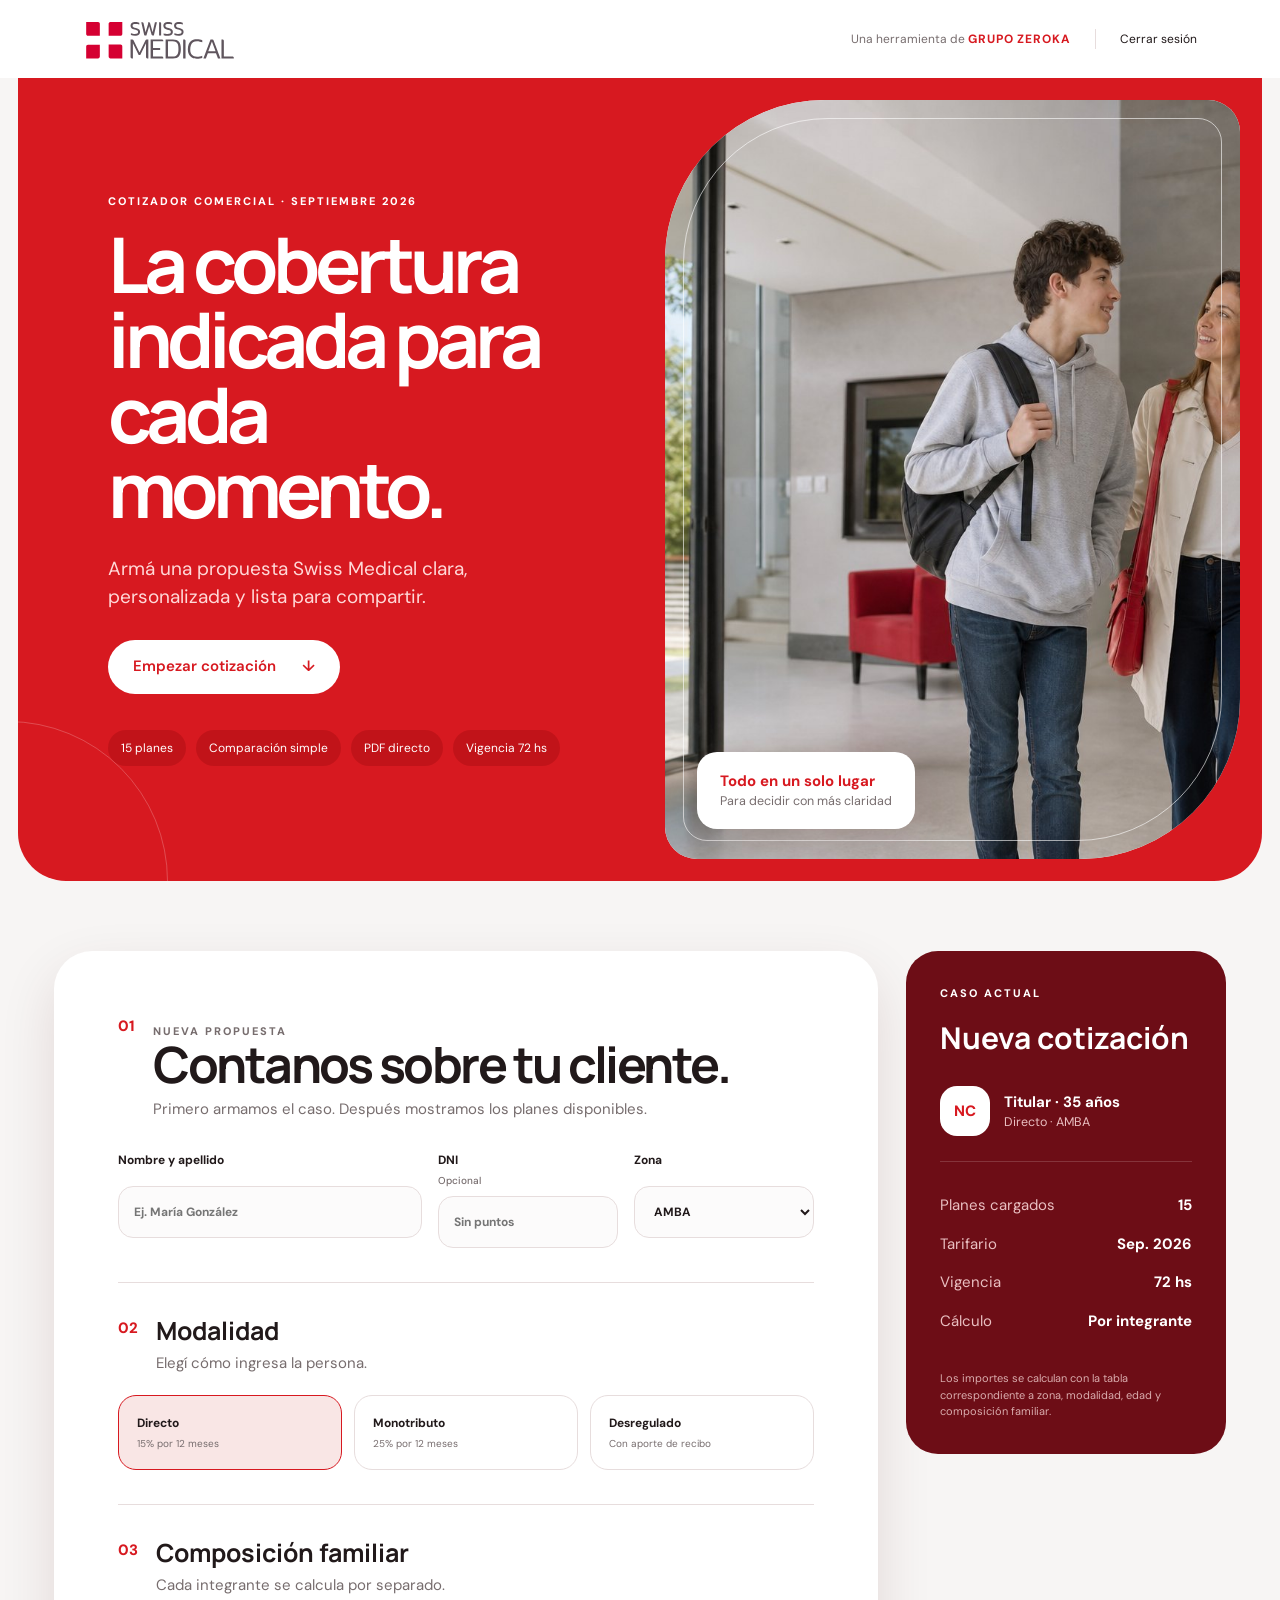
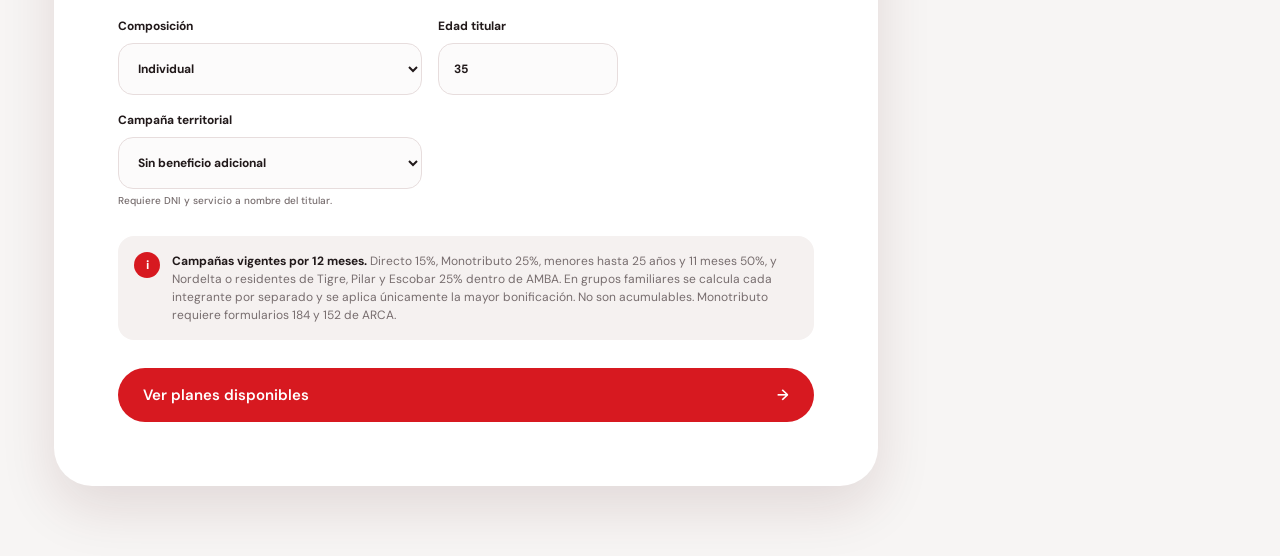
==== index.html @ b64232a5 "Update Swiss commercial campaigns" ====
<!doctype html>
<html lang="es">
<head>
  <meta charset="utf-8">
  <meta name="viewport" content="width=device-width,initial-scale=1">
  <meta name="theme-color" content="#d71920">
  <title>Cotizador Swiss Medical · Grupo Zeroka</title>
  <link rel="stylesheet" href="css/styles.css">
  <link rel="stylesheet" href="css/final-audit.css">
  <link rel="stylesheet" href="css/quote-reference.css">
</head>
<body>
  <header class="site-header">
    <a class="brand brand--official" href="#inicio" aria-label="Swiss Medical Medicina Privada"><img src="assets/images/swiss-medical-logo.svg" alt="" width="166" height="56"></a>
    <div class="header-actions"><span>Una herramienta de <b>GRUPO ZEROKA</b></span><button id="logoutButton" class="link-button">Cerrar sesión</button></div>
  </header>

  <main>
    <section class="hero" id="inicio">
      <div class="hero-copy">
        <p class="eyebrow eyebrow--white">COTIZADOR COMERCIAL · SEPTIEMBRE 2026</p>
        <h1>La cobertura indicada para cada momento.</h1>
        <p>Armá una propuesta Swiss Medical clara, personalizada y lista para compartir.</p>
        <button class="button button--white" data-scroll="#cotizador">Empezar cotización <span>↓</span></button>
        <div class="hero-pills"><span>15 planes</span><span>Comparación simple</span><span>PDF directo</span><span>Vigencia 72 hs</span></div>
      </div>
      <figure class="hero-image"><img src="assets/images/portal-family.jpg" alt="Familia en un hogar luminoso"><figcaption><strong>Todo en un solo lugar</strong><small>Para decidir con más claridad</small></figcaption></figure>
      <div class="hero-orbit" aria-hidden="true"></div>
    </section>

    <section class="quote-layout" id="cotizador">
      <div class="form-card">
        <div class="section-heading"><span>01</span><div><p class="eyebrow">NUEVA PROPUESTA</p><h2>Contanos sobre tu cliente.</h2><p>Primero armamos el caso. Después mostramos los planes disponibles.</p></div></div>
        <form id="quoteForm">
          <div class="field-grid field-grid--3">
            <label>Nombre y apellido<input id="clientName" required placeholder="Ej. María González"></label>
            <label>DNI <small class="field-help">Opcional</small><input id="clientDni" inputmode="numeric" placeholder="Sin puntos"></label>
            <label>Zona<select id="zone"><option>AMBA</option><option>Buenos Aires Interior / Santa Fe</option><option>Córdoba</option><option>Patagonia / Salta</option><option>Resto del país</option><option>Tierra del Fuego</option></select></label>
          </div>
          <hr>
          <div class="section-heading section-heading--small"><span>02</span><div><h3>Modalidad</h3><p>Elegí cómo ingresa la persona.</p></div></div>
          <div class="choice-row" id="modalityChoices">
            <label class="choice active"><input type="radio" name="modality" value="Directo" checked><b>Directo</b><small>15% por 12 meses</small></label>
            <label class="choice"><input type="radio" name="modality" value="Monotributo"><b>Monotributo</b><small>25% por 12 meses</small></label>
            <label class="choice"><input type="radio" name="modality" value="Relación de dependencia"><b>Desregulado</b><small>Con aporte de recibo</small></label>
          </div>
          <div class="field-grid field-grid--3 conditional-row" id="receiptContributionWrap" hidden>
            <label>Aporte del recibo de sueldo<input id="receiptContribution" type="number" min="0" step="0.01" inputmode="decimal" placeholder="Ej. 20000"><small class="field-help">Se aplica el tope vigente de base de aportes.</small></label>
          </div>
          <hr>
          <div class="section-heading section-heading--small"><span>03</span><div><h3>Composición familiar</h3><p>Cada integrante se calcula por separado.</p></div></div>
          <div class="field-grid field-grid--3">
            <label>Composición<select id="familyType"><option value="individual">Individual</option><option value="partner">Titular + pareja</option><option value="children">Titular + hijo(s)</option><option value="partner_children">Titular + pareja + hijo(s)</option></select></label>
            <label>Edad titular<input id="age" type="number" min="18" value="35" required></label>
            <label id="partnerAgeWrap" hidden>Edad pareja<input id="partnerAge" type="number" min="18" value="35"></label>
          </div>
          <div class="field-grid field-grid--3 conditional-row">
            <label id="childrenWrap" hidden>Cantidad de hijos<input id="children" type="number" min="1" step="1" value="1"></label>
            <label id="specialDiscountWrap">Campaña territorial<select id="specialDiscount"><option value="none">Sin beneficio adicional</option><option value="nordelta_tigre">Nordelta / Tigre / Pilar / Escobar · 25%</option></select><small class="field-help">Requiere DNI y servicio a nombre del titular.</small></label>
          </div>
          <div id="childrenAgesWrap" class="children-ages-wrap" hidden>
            <p class="children-ages-title">Edad de cada hijo</p>
            <div id="childrenAgeFields" class="children-ages"></div>
            <small>Los hijos pueden incorporarse hasta los 25 años. De 22 a 25 años usan tarifa de hijo adicional.</small>
          </div>
          <div class="notice"><span>i</span><p><b>Campañas vigentes por 12 meses.</b> Directo 15%, Monotributo 25%, menores hasta 25 años y 11 meses 50%, y Nordelta o residentes de Tigre, Pilar y Escobar 25% dentro de AMBA. En grupos familiares se calcula cada integrante por separado y se aplica únicamente la mayor bonificación. No son acumulables. Monotributo requiere formularios 184 y 152 de ARCA.</p></div>
          <button class="button button--red button--wide" type="submit"><span>Ver planes disponibles</span><span>→</span></button>
        </form>
      </div>
      <aside class="case-card">
        <p class="eyebrow eyebrow--white">CASO ACTUAL</p><h3 id="caseName">Nueva cotización</h3>
        <div class="case-person"><span id="caseInitials">SM</span><div><b id="caseComposition">Titular · 35 años</b><small id="caseMode">Directo · AMBA</small></div></div>
        <dl><div><dt>Planes cargados</dt><dd>15</dd></div><div><dt>Tarifario</dt><dd>Sep. 2026</dd></div><div><dt>Vigencia</dt><dd>72 hs</dd></div><div><dt>Cálculo</dt><dd>Por integrante</dd></div></dl>
        <p class="case-foot">Los importes se calculan con la tabla correspondiente a zona, modalidad, edad y composición familiar.</p>
      </aside>
    </section>

    <section class="plans-section" id="resultados" hidden>
      <div class="results-head"><div><p class="eyebrow">PROPUESTA PREPARADA</p><h2>Elegí el plan para tu cliente.</h2><p>Solo se muestran los planes disponibles para la zona, modalidad y edades elegidas.</p></div><button class="button button--outline" data-scroll="#cotizador">← Modificar datos</button></div>
      <div class="filters" id="planFilters"></div>
      <div class="plans-grid" id="plansGrid"></div>
    </section>

    <section class="selected-bar" id="selectedBar" hidden>
      <div><p>PLAN SELECCIONADO</p><h2 id="selectedName">SMG20</h2><small>Propuesta visual preparada</small></div>
      <div class="selected-price"><p>VALOR MENSUAL FINAL</p><strong>Elegí un plan</strong><small>Incluye lista, bonificaciones y aportes cuando corresponde</small></div>
      <div class="selected-actions"><button class="button button--ghost" data-scroll="#resultados">Cambiar</button><button class="button button--white" id="openQuote">Ver cotización →</button></div>
    </section>
  </main>

  <dialog id="quoteDialog" class="quote-dialog">
    <div class="dialog-toolbar"><div><b>Vista previa de cotización</b><small>6 páginas base · formato Swiss Medical</small></div><div><button id="printQuote" class="button button--red">Descargar PDF</button><button id="closeQuote" class="icon-button" aria-label="Cerrar">×</button></div></div>
    <div class="quote-pages" id="quotePages"></div>
  </dialog>
  <script src="js/data-demo.js"></script>
  <script src="js/tariff-audit-2026-09.js"></script>
  <script src="js/benefits.js"></script>
  <script src="js/quote-engine.js"></script>
  <script src="assets/vendor/html2canvas.min.js"></script>
  <script src="assets/vendor/jspdf.umd.min.js"></script>
  <script src="assets/vendor/pdf-lib.min.js"></script>
  <script src="js/app.js"></script>
  <script src="js/quote-reference.js"></script>
  <script src="js/pdf-from-preview.js"></script>
</body>
</html>
---- css/styles.css ----
@import url('https://fonts.googleapis.com/css2?family=DM+Sans:wght@400;500;600;700&family=Manrope:wght@500;600;700;800&display=swap');
:root{--red:#d71920;--red-dark:#a50f17;--wine:#6d0d16;--rose:#f9e6e5;--paper:#f7f5f4;--ink:#21191a;--muted:#776d6e;--line:#e7dddd;--white:#fff;--radius:38px;--shadow:0 22px 55px rgba(70,14,20,.12)}
[hidden]{display:none!important}
*{box-sizing:border-box}html{scroll-behavior:smooth}body{margin:0;background:var(--paper);color:var(--ink);font:15px/1.5 'DM Sans',sans-serif}button,input,select{font:inherit}button{cursor:pointer}img{display:block;width:100%}.brand{display:inline-flex;align-items:center;gap:12px;color:var(--red);text-decoration:none}.brand strong{display:block;font:800 20px/1 'Manrope',sans-serif;letter-spacing:-.04em}.brand small{display:block;margin-top:4px;font-size:7px;letter-spacing:.25em}.brand--white{color:#fff}.brand-mark{display:grid;grid-template-columns:repeat(2,14px);gap:3px;transform:rotate(45deg)}.brand-mark i{width:14px;height:14px;border-radius:4px;background:currentColor}.brand--official{flex:0 0 auto;line-height:0}.brand--official img{width:166px;height:56px;object-fit:contain}.site-header{height:78px;padding:0 clamp(24px,6vw,86px);display:flex;align-items:center;justify-content:space-between;background:#fff}.header-actions{display:flex;align-items:center;gap:24px;color:var(--muted);font-size:12px}.header-actions b{color:var(--red);letter-spacing:.08em}.link-button{border:0;border-left:1px solid var(--line);background:none;padding-left:24px;color:var(--ink)}
.hero{position:relative;min-height:720px;margin:0 18px;border-radius:0 0 48px 48px;overflow:hidden;background:var(--red);color:#fff;display:grid;grid-template-columns:52% 48%}.hero-copy{z-index:2;padding:clamp(70px,9vw,120px) clamp(42px,7vw,100px)}.eyebrow{margin:0 0 16px;color:var(--red);font-size:11px;font-weight:800;letter-spacing:.18em}.eyebrow--white{color:#fff}.hero h1{max-width:650px;margin:0;font:700 clamp(48px,6vw,88px)/.98 'Manrope',sans-serif;letter-spacing:-.065em}.hero-copy>p:not(.eyebrow){max-width:560px;margin:28px 0;color:#ffd9d8;font-size:19px}.hero-image{position:relative;margin:22px 22px 22px 0;overflow:hidden;border-radius:160px 32px 160px 32px;background:#fff}.hero-image img{height:100%;object-fit:cover;object-position:60% center}.hero-image:after{content:"";position:absolute;inset:18px;border:1px solid rgba(255,255,255,.6);border-radius:145px 24px 145px 24px}.hero-image figcaption{position:absolute;z-index:2;left:32px;bottom:30px;padding:18px 23px;border-radius:20px;background:#fff;color:var(--ink);box-shadow:var(--shadow)}.hero-image figcaption strong,.hero-image figcaption small{display:block}.hero-image figcaption strong{color:var(--red)}.hero-image figcaption small{color:var(--muted)}.hero-pills{display:flex;flex-wrap:wrap;gap:10px;margin-top:36px}.hero-pills span{padding:9px 13px;border-radius:999px;background:rgba(120,0,0,.22);font-size:12px}.hero-orbit{position:absolute;width:320px;height:320px;border:1px solid rgba(255,255,255,.22);border-radius:50%;left:-170px;bottom:-160px}.button{display:inline-flex;align-items:center;justify-content:space-between;gap:26px;min-height:54px;padding:0 24px;border:1px solid transparent;border-radius:999px;font-weight:600}.button--white{background:#fff;color:var(--red)}.button--red{background:var(--red);color:#fff}.button--dark{background:var(--ink);color:#fff}.button--outline{border-color:var(--line);background:#fff;color:var(--ink)}.button--ghost{border-color:rgba(255,255,255,.4);background:transparent;color:#fff}.button--wide{width:100%}
.quote-layout{display:grid;grid-template-columns:minmax(0,1fr) 320px;gap:28px;max-width:1220px;margin:70px auto;padding:0 24px}.form-card{padding:clamp(30px,5vw,64px);border-radius:var(--radius);background:#fff;box-shadow:var(--shadow)}.section-heading{display:flex;gap:18px;align-items:flex-start;margin-bottom:30px}.section-heading>span{color:var(--red);font-weight:800}.section-heading h2{margin:0;font:700 clamp(30px,4vw,50px)/1.02 'Manrope';letter-spacing:-.05em}.section-heading h3{margin:0;font:700 25px/1.1 'Manrope'}.section-heading p{margin:8px 0 0;color:var(--muted)}.section-heading--small{margin-bottom:20px}.field-grid{display:grid;gap:16px}.field-grid--3{grid-template-columns:1.35fr .8fr .8fr}label{display:grid;gap:8px;font-size:12px;font-weight:700}input,select{width:100%;height:52px;padding:0 15px;border:1px solid var(--line);border-radius:15px;background:#fcfbfb;color:var(--ink);outline:none}input:focus,select:focus{border-color:var(--red);box-shadow:0 0 0 3px var(--rose)}hr{margin:34px 0;border:0;border-top:1px solid var(--line)}.choice-row{display:grid;grid-template-columns:repeat(3,1fr);gap:12px}.choice{position:relative;display:block;padding:18px;border:1px solid var(--line);border-radius:18px}.choice input{position:absolute;opacity:0}.choice b,.choice small{display:block}.choice small{margin-top:4px;color:var(--muted);font-weight:400}.choice.active{border-color:var(--red);background:var(--rose)}.notice{display:flex;gap:12px;margin:28px 0;padding:16px;border-radius:16px;background:#f5f1f0;color:var(--muted);font-size:12px}.notice>span{display:grid;place-items:center;flex:0 0 26px;height:26px;border-radius:50%;background:var(--red);color:#fff;font-weight:800}.notice p{margin:0}.notice b{color:var(--ink)}.case-card{position:sticky;top:24px;align-self:start;padding:34px;border-radius:32px;background:var(--wine);color:#fff}.case-card h3{margin:0 0 28px;font:700 30px 'Manrope'}.case-person{display:flex;align-items:center;gap:14px;padding-bottom:25px;border-bottom:1px solid rgba(255,255,255,.16)}.case-person>span{display:grid;place-items:center;width:50px;height:50px;border-radius:17px;background:#fff;color:var(--red);font-weight:800}.case-person b,.case-person small{display:block}.case-person small{color:#e9bfc1}.case-card dl{margin:24px 0}.case-card dl div{display:flex;justify-content:space-between;padding:8px 0}.case-card dt{color:#e9bfc1}.case-card dd{margin:0;font-weight:700}.case-foot{margin:30px 0 0;color:#d9acad;font-size:11px}
.plans-section{padding:50px max(24px,4vw) 130px;background:#fff}.results-head{display:flex;align-items:end;justify-content:space-between;gap:30px;max-width:1400px;margin:0 auto 36px}.results-head h2{margin:0;font:700 clamp(36px,5vw,65px)/1 'Manrope';letter-spacing:-.055em}.results-head p:not(.eyebrow){color:var(--muted)}.filters{display:flex;flex-wrap:wrap;gap:9px;max-width:1400px;margin:0 auto 24px}.filter{padding:10px 16px;border:1px solid var(--line);border-radius:999px;background:#fff;color:var(--muted)}.filter.active{border-color:var(--red);background:var(--red);color:#fff}.plans-grid{display:grid;grid-template-columns:repeat(4,1fr);gap:18px;max-width:1400px;margin:auto}.plan-card{min-height:330px;padding:28px;border:1px solid var(--line);border-radius:28px;background:#fff;display:flex;flex-direction:column;transition:.2s}.plan-card:hover{transform:translateY(-4px);box-shadow:var(--shadow)}.plan-card.featured{background:var(--red);color:#fff;border-color:var(--red)}.plan-top{display:flex;justify-content:space-between;gap:12px}.plan-card h3{margin:0;font:800 34px 'Manrope';letter-spacing:-.05em}.tag{height:max-content;padding:7px 10px;border-radius:999px;background:var(--rose);color:var(--red);font-size:10px;font-weight:800}.featured .tag{background:#fff;color:var(--red)}.plan-family{color:var(--muted)}.featured .plan-family{color:#ffd1d0}.plan-price{margin:auto 0 22px}.plan-price small,.plan-price strong{display:block}.plan-price small{color:var(--muted)}.featured .plan-price small{color:#ffd1d0}.plan-price strong{font:700 27px 'Manrope'}.plan-card .button{width:100%}.featured .button{background:#fff;color:var(--red)}.selected-bar{position:relative;z-index:8;display:grid;grid-template-columns:1fr 1fr auto;align-items:center;gap:30px;padding:34px max(35px,6vw);background:var(--wine);color:#fff}.selected-bar p{margin:0;color:#dba8aa;font-size:10px}.selected-bar h2{margin:4px 0;font:700 38px 'Manrope'}.selected-bar small{color:#dba8aa}.selected-price strong,.selected-price small{display:block}.selected-price strong{font:700 35px 'Manrope'}.selected-actions{display:flex;gap:10px}
.quote-dialog{width:min(1200px,96vw);height:95vh;padding:0;border:0;border-radius:26px;background:#eae4e3;box-shadow:0 30px 90px rgba(0,0,0,.35)}.quote-dialog::backdrop{background:rgba(22,8,9,.72)}.dialog-toolbar{position:sticky;top:0;z-index:5;display:flex;align-items:center;justify-content:space-between;gap:20px;padding:14px 20px;background:#fff;border-bottom:1px solid var(--line)}.dialog-toolbar b,.dialog-toolbar small{display:block}.dialog-toolbar small{color:var(--muted)}.dialog-toolbar>div:last-child{display:flex;gap:10px}.icon-button{width:52px;border:0;border-radius:999px;background:var(--paper);font-size:26px}.quote-pages{padding:30px}.quote-page{position:relative;width:794px;min-height:1123px;margin:0 auto 28px;overflow:hidden;background:#fff;box-shadow:0 12px 34px rgba(41,18,20,.12);page-break-after:always}.quote-cover{background:var(--red);color:#fff}.quote-logo{position:absolute;left:58px;top:52px}.quote-cover-copy{position:absolute;left:58px;top:230px;width:620px}.quote-cover h1{margin:0;font:700 66px/.97 'Manrope';letter-spacing:-.06em}.quote-cover p{font-size:20px;color:#ffd4d3}.cover-card{position:absolute;left:58px;right:58px;bottom:76px;padding:30px;border-radius:28px;background:#fff;color:var(--ink);display:grid;grid-template-columns:1fr 1fr}.cover-card small,.cover-card strong{display:block}.cover-card strong{font:700 30px 'Manrope'}.cover-card>div:last-child{padding-left:28px;border-left:1px solid var(--line)}.quote-circle{position:absolute;width:360px;height:360px;right:-110px;top:-130px;border-radius:50%;background:#fff;opacity:.13}.quote-content{padding:58px}.quote-content h2{margin:20px 0 35px;font:700 50px/1 'Manrope';letter-spacing:-.05em}.quote-metrics{display:grid;grid-template-columns:1fr 1fr;gap:16px}.metric{padding:25px;border-radius:24px;background:var(--rose)}.metric strong{display:block;color:var(--red);font:800 35px 'Manrope'}.coverage-list{border-top:1px solid var(--line)}.coverage-row{display:grid;grid-template-columns:1fr 150px;gap:20px;padding:17px 0;border-bottom:1px solid var(--line)}.coverage-row span:last-child{color:var(--red);font-weight:700}.quote-footer{position:absolute;left:58px;right:58px;bottom:35px;display:flex;justify-content:space-between;color:var(--muted);font-size:10px}.quote-close{display:grid;place-items:center;background:var(--wine);color:#fff;text-align:center}.quote-close .brand{color:#fff;transform:scale(1.5);margin-bottom:55px}.quote-close h2{max-width:600px;margin:0;font:700 62px/1 'Manrope';letter-spacing:-.06em}.quote-close p{font-size:19px;color:#edc5c7}.close-shape{position:absolute;width:360px;height:360px;border-radius:45% 55% 60% 40%;background:var(--red)}.close-shape.one{left:-220px;top:-140px}.close-shape.two{right:-220px;bottom:-170px}
.login-page{min-height:100vh;display:grid;place-items:center;padding:104px 24px 24px;background:#eee8e7}.login-shell{position:relative;width:min(1220px,100%);min-height:720px;display:grid;grid-template-columns:38% 28% 34%;border-radius:44px;background:var(--red);box-shadow:var(--shadow)}.login-brand{display:flex;flex-direction:column;padding:48px;color:#fff}.brand--login{position:absolute;top:-80px;left:48px;padding:0;background:transparent}.login-copy{margin:auto 0}.login-copy h1{margin:0;font:700 52px/1 'Manrope';letter-spacing:-.055em}.login-copy>p:last-child{color:#ffd3d2;font-size:17px}.zeroka{margin:0;color:#ffc2c1;font-size:10px;letter-spacing:.08em}.login-photo{position:relative;margin:24px 0;overflow:hidden;border-radius:140px 26px 140px 26px}.login-photo img{height:100%;object-fit:cover;object-position:63% center}.login-photo figcaption{position:absolute;bottom:20px;left:20px;padding:12px 15px;border-radius:999px;background:#fff;color:var(--red);font-size:11px;font-weight:700}.login-card{align-self:center;margin:35px;padding:40px;border-radius:32px;background:#fff}.login-card h2{margin:0;font:700 37px 'Manrope';letter-spacing:-.04em}.muted{color:var(--muted)}.login-card form{display:grid;gap:18px;margin-top:28px}.password-wrap{position:relative}.password-wrap button{position:absolute;right:8px;top:8px;height:36px;padding:0 13px;border:0;border-radius:12px;background:var(--rose);color:var(--red);font-weight:700}.form-error{min-height:18px;margin:0;color:var(--red);font-size:12px}.login-note{text-align:center;color:var(--muted);font-size:10px}
@media(max-width:1000px){.hero{grid-template-columns:1fr;min-height:auto}.hero-image{height:520px;margin:0 22px 22px}.quote-layout{grid-template-columns:1fr}.case-card{position:static}.plans-grid{grid-template-columns:repeat(2,1fr)}.login-shell{grid-template-columns:1fr 1fr}.login-photo{display:none}.login-card{margin:30px}.selected-bar{grid-template-columns:1fr 1fr}.selected-actions{grid-column:1/-1}}
@media(max-width:680px){.site-header{height:68px;padding:0 18px}.site-header .brand--official img{width:145px;height:auto}.header-actions>span{display:none}.hero{margin:0;border-radius:0 0 32px 32px}.hero-copy{padding:58px 24px 30px}.hero h1{font-size:48px}.hero-copy>p:not(.eyebrow){font-size:16px}.hero-image{height:360px;margin:0 12px 12px;border-radius:90px 20px 90px 20px}.quote-layout{margin:35px auto;padding:0 12px}.form-card{padding:28px 20px}.field-grid--3,.choice-row{grid-template-columns:1fr}.results-head{display:block}.results-head .button{margin-top:18px}.plans-grid{grid-template-columns:1fr}.selected-bar{grid-template-columns:1fr;padding:28px 22px}.selected-actions{grid-column:auto}.quote-dialog{width:100vw;height:100vh;border-radius:0}.quote-pages{padding:12px;overflow:auto}.quote-page{transform-origin:top left;transform:scale(.43);margin-bottom:-620px}.dialog-toolbar{align-items:flex-start}.dialog-toolbar small{display:none}.login-page{padding:78px 0 0;background:#fff}.login-shell{min-height:calc(100vh - 78px);grid-template-columns:1fr;border-radius:0}.login-brand{min-height:430px;padding:32px}.brand--login{top:-67px;left:24px}.brand--login img{width:145px;height:auto}.login-copy h1{font-size:46px}.login-card{margin:-45px 18px 28px;z-index:2;padding:28px}.login-copy{margin:65px 0}.hero-pills{margin-bottom:8px}}
@media print{body>*:not(.quote-dialog){display:none!important}.quote-dialog{display:block!important;position:static;width:auto!important;height:auto!important;max-height:none!important;overflow:visible!important;background:#fff}.dialog-toolbar{display:none}.quote-pages{padding:0!important;overflow:visible!important}.quote-page{margin:0;box-shadow:none;break-after:page;page-break-after:always}@page{size:A4;margin:0}}

/* Páginas internas de la cotización: composición editorial y lectura comercial. */
.quote-network{background:#fbf7f6}.quote-network:before{content:"";position:absolute;left:-235px;bottom:112px;width:480px;height:480px;border-radius:50%;background:var(--rose);opacity:.85}.network-photo{position:absolute;z-index:1;top:0;right:0;width:43%;height:55%;overflow:hidden;border-radius:0 0 0 120px}.network-photo:after{content:"";position:absolute;inset:18px;border:1px solid rgba(255,255,255,.7);border-radius:0 0 0 100px}.network-photo img{height:100%;object-fit:cover;object-position:70% center}.network-copy{position:relative;z-index:1;width:66%;padding:74px 0 0 58px}.network-copy h2{max-width:455px;margin:15px 0 18px;font:700 52px/.98 'Manrope';letter-spacing:-.06em}.network-copy>p:not(.eyebrow){max-width:400px;margin:0;color:var(--muted);font-size:16px}.quote-metrics--editorial{margin-top:42px;max-width:500px;gap:12px}.quote-metrics--editorial .metric{min-height:110px;padding:18px;background:#fff;box-shadow:0 10px 25px rgba(71,30,33,.07)}.quote-metrics--editorial .metric strong{font-size:31px}.network-note{position:absolute;z-index:2;left:58px;right:58px;bottom:83px;display:flex;align-items:center;gap:20px;padding:21px 24px;border-radius:20px;background:var(--wine);color:#fff}.network-note b{font:700 16px 'Manrope'}.network-note span{padding-left:20px;border-left:1px solid rgba(255,255,255,.3);color:#f0cfd1;font-size:12px}.quote-benefits{display:grid;grid-template-columns:30% 70%;background:#fff}.benefits-aside{position:relative;display:flex;flex-direction:column;padding:61px 32px;background:var(--wine);color:#fff;overflow:hidden}.benefits-aside>p{margin:0;color:#efbfc1;font-size:10px;letter-spacing:.14em}.benefits-aside>strong{margin:10px 0;font:800 48px/.9 'Manrope';letter-spacing:-.06em}.benefits-aside>span{color:#f1cacc;font-size:14px}.benefits-aside-mark{position:absolute;right:-40px;top:245px;color:rgba(255,255,255,.1);font:800 170px/1 'Manrope';letter-spacing:-.1em}.benefits-aside small{position:relative;z-index:1;margin-top:auto;color:#e4b8bb;font-size:11px}.benefits-main{padding:61px 48px}.benefits-main h2{margin:13px 0;font:700 45px/1 'Manrope';letter-spacing:-.055em}.benefits-intro{max-width:470px;margin:0 0 28px;color:var(--muted);font-size:14px}.benefit-grid{display:grid;grid-template-columns:1fr 1fr;gap:12px}.benefit-grid article{min-height:142px;padding:18px;border:1px solid var(--line);border-radius:19px;background:#fff}.benefit-grid article span{color:var(--red);font-size:11px;font-weight:800}.benefit-grid h3{margin:12px 0 5px;font:700 18px 'Manrope';letter-spacing:-.04em}.benefit-grid p{margin:0;color:var(--muted);font-size:12px;line-height:1.4}.benefits-callout{display:flex;gap:11px;margin-top:22px;padding:16px;border-radius:16px;background:var(--rose);font-size:11px}.benefits-callout>span{display:grid;place-items:center;flex:0 0 23px;height:23px;border-radius:50%;background:var(--red);color:#fff;font-weight:800}.benefits-callout p{margin:0;color:#6d5153}.benefits-callout b{color:var(--ink)}
---- css/final-audit.css ----
.field-help{display:block;color:var(--muted);font-size:10px;font-weight:500;margin-top:-4px}.conditional-row{margin-top:16px}.children-ages-wrap{margin-top:18px;padding:18px;border:1px solid var(--line);border-radius:18px;background:#fcfbfb}.children-ages-title{margin:0 0 12px;font-weight:800}.children-ages{display:grid;grid-template-columns:repeat(4,minmax(0,1fr));gap:12px}.children-ages-wrap>small{display:block;margin-top:10px;color:var(--muted)}
.quote-validity{font-size:13px!important;color:#fff!important;opacity:.85}.coverage-row--aporte{background:#fff7f6;padding-left:10px;padding-right:10px;border-radius:12px}.technical-page-inner{padding:58px}.quote-technical h2{margin:0 0 10px;font:700 54px/1 'Manrope';letter-spacing:-.05em}.technical-intro{max-width:650px;color:var(--muted);font-size:15px}.technical-head{display:flex;flex-wrap:wrap;gap:8px;margin:26px 0}.technical-head span{padding:8px 12px;border-radius:999px;background:var(--rose);color:var(--red);font-size:11px;font-weight:800}.technical-grid{display:grid;grid-template-columns:1fr 1fr;gap:12px}.technical-grid article{min-height:104px;padding:16px;border:1px solid var(--line);border-radius:18px;background:#fff}.technical-grid article b{display:block;color:var(--red);font-size:10px;letter-spacing:.12em}.technical-grid article p{margin:8px 0 0;font-size:12px;line-height:1.45}.plan-card{min-height:340px}.plan-price small:last-child{min-height:38px}.plan-card.featured{background:#fff;color:inherit;border-color:var(--line)}.featured .plan-family,.featured .plan-price small{color:var(--muted)}.featured .tag{background:var(--rose);color:var(--red)}.featured .button{background:var(--red);color:#fff}

/* Ajustes visuales de la propuesta exportada: menos zoom en la foto editorial y cierre más aireado. */
.quote-network .network-photo{background:#f4eeed;overflow:hidden}
.quote-network .network-photo img{transform:scale(.88);transform-origin:center center;object-position:58% center;border-radius:26px}
.quote-close .brand{margin-bottom:76px}
.quote-close h2{max-width:640px;margin:0 0 30px;font-size:58px;line-height:1.08;letter-spacing:-.055em}
.quote-close p{max-width:620px;margin:0 0 26px;font-size:18px;line-height:1.55}
.quote-close small{display:block;max-width:620px;margin:0 auto;line-height:1.65}

@media(max-width:1000px){.children-ages{grid-template-columns:repeat(2,minmax(0,1fr))}.technical-grid{grid-template-columns:1fr}}
@media(max-width:680px){.children-ages{grid-template-columns:1fr}.field-grid--3{grid-template-columns:1fr}.choice-row{grid-template-columns:1fr}.technical-page-inner{padding:34px}.quote-technical h2{font-size:40px}}
---- css/quote-reference.css ----
.quote-page.ref-page{width:794px;height:1123px;min-height:1123px;box-sizing:border-box;position:relative;overflow:hidden;background:#fff;font-family:Arial,Helvetica,sans-serif;color:#443c43}.ref-page *{box-sizing:border-box}.ref-pattern{position:absolute;inset:0;background:#c71e20;background-image:radial-gradient(circle at 8% 12%,#e5221c 0 12%,transparent 12.2%),radial-gradient(circle at 87% 11%,#9f1d23 0 15%,transparent 15.2%),radial-gradient(circle at 21% 43%,#e5221c 0 13%,transparent 13.2%),radial-gradient(circle at 96% 50%,#a51a20 0 16%,transparent 16.2%),radial-gradient(circle at 74% 77%,#e5221c 0 16%,transparent 16.2%),radial-gradient(circle at 13% 88%,#a51a20 0 17%,transparent 17.2%),linear-gradient(90deg,rgba(108,20,24,.22) 0 12%,transparent 12% 26%,rgba(108,20,24,.18) 26% 40%,transparent 40% 58%,rgba(108,20,24,.16) 58% 70%,transparent 70% 84%,rgba(108,20,24,.16) 84%)}
.ref-brand{display:flex;align-items:center;gap:12px;color:#5e555b}.ref-brand--white{color:#fff}.ref-brand-mark{display:grid;grid-template-columns:repeat(2,24px);grid-template-rows:repeat(2,24px);gap:6px}.ref-brand-mark i{display:block;background:#e0003b}.ref-brand--white .ref-brand-mark i{background:#fff}.ref-brand-copy{display:flex;flex-direction:column;line-height:.82}.ref-brand-copy strong{font-size:31px;font-weight:400;letter-spacing:-1.4px}.ref-brand-copy strong+strong{font-size:34px}
.ref-cover-panel{position:absolute;left:37px;right:40px;top:40px;bottom:42px;background:#ef1d17;border-radius:0 0 170px 0;padding:145px 67px 70px;color:#fff}.ref-cover-copy h1{margin:0;font-size:74px;line-height:.955;letter-spacing:-3.2px;font-weight:700}.ref-cover-copy h2{margin:39px 0 0;font-size:31px;line-height:1.08;letter-spacing:-.8px;font-weight:700}.ref-cover-logo{position:absolute;left:67px;bottom:125px}.ref-cover-logo .ref-brand-mark{grid-template-columns:repeat(2,20px);grid-template-rows:repeat(2,20px);gap:5px}.ref-cover-logo .ref-brand-copy strong{font-size:25px}.ref-cover-logo .ref-brand-copy strong+strong{font-size:28px}
.ref-network--image{background:#b3a3a0;padding:0}.ref-network--image img{width:100%;height:100%;object-fit:fill;display:block}.ref-intro-original{background:#fff}.ref-intro-original img{display:block;width:100%;height:100%;object-fit:contain;object-position:center}
.ref-summary{background:#c61e1f}.ref-summary-svg{display:block;width:100%;height:100%}.ref-summary-panel{position:absolute;left:58px;right:58px;top:39px;bottom:39px;background:#efe0df;border-radius:0 0 86px 0;padding:152px 60px 128px}.ref-summary-title{position:absolute;left:0;top:0;width:530px;height:110px;padding:0 80px;background:#d5221d;border-radius:0 0 38px 0;color:#fff;display:flex;align-items:center;gap:8px;font-size:30px;letter-spacing:.1px}.ref-summary-title span{font-weight:400}.ref-summary-title b{font-size:31px}.ref-summary-plan{text-align:center;height:118px;display:flex;flex-direction:column;justify-content:center}.ref-summary-plan span{display:block;font-size:20px;line-height:1;letter-spacing:.3px}.ref-summary-plan strong{display:block;margin-top:3px;font-size:56px;line-height:.9;color:#403940;font-weight:700}.ref-summary-table{width:100%;border:1px solid rgba(91,75,78,.18);border-bottom:0}.ref-summary-pair{margin:0}.ref-summary-pair>b{height:31px;display:flex;align-items:center;justify-content:center;background:#c4b4b1;text-align:center;padding:0 12px;font-size:24px;line-height:1;font-weight:700}.ref-summary-pair>span{height:34px;display:flex;flex-direction:column;align-items:center;justify-content:center;text-align:center;padding:0 12px;font-size:25px;line-height:1;font-weight:400;background:#efe0df}.ref-summary-pair--promo>span{height:45px}.ref-summary-pair small{display:block;font-size:11px;line-height:1.05;margin-top:2px;font-weight:400}.ref-summary-total{text-align:center;border-bottom:1px solid rgba(91,75,78,.18)}.ref-summary-total b{height:37px;display:flex;align-items:center;justify-content:center;background:#ef2118;color:#fff;padding:0;font-size:25px;line-height:1;font-weight:700}.ref-summary-total strong{height:48px;display:flex;align-items:center;justify-content:center;padding:0;font-size:31px;line-height:1;background:#efe0df}.ref-summary-note{position:absolute;left:60px;right:60px;bottom:78px;margin:0;font-size:11.5px;line-height:1.18;color:#50484d}.ref-summary-logo{position:absolute;left:0;right:0;bottom:24px;display:flex;justify-content:center}.ref-summary-logo .ref-brand-mark{grid-template-columns:repeat(2,17px);grid-template-rows:repeat(2,17px);gap:4px}.ref-summary-logo .ref-brand-copy strong{font-size:22px}.ref-summary-logo .ref-brand-copy strong+strong{font-size:25px}
.ref-family-detail{background:#efe0df;padding:54px 46px 64px}.ref-family-head{display:flex;align-items:end;justify-content:space-between;border-bottom:5px solid #e1251c;padding-bottom:14px;margin-bottom:18px}.ref-family-head span{font-size:31px;font-weight:700}.ref-family-head b{font-size:30px;color:#c62320}.ref-family-table-head,.ref-family-row{display:grid;grid-template-columns:1.4fr 1fr 1.25fr 1fr}.ref-family-table-head{background:#e1251c;color:#fff;font-size:14px;font-weight:700}.ref-family-table-head span{padding:11px 12px;border-right:1px solid rgba(255,255,255,.55)}.ref-family-row{min-height:70px;background:#fff;border-bottom:1px solid #ddd0ce;align-items:center}.ref-family-row>span,.ref-family-row>strong{padding:10px 12px;font-size:14px}.ref-family-row>span:not(:first-child),.ref-family-row>strong{text-align:right}.ref-family-row b,.ref-family-row small{display:block}.ref-family-row b{font-size:15px}.ref-family-row small{margin-top:3px;color:#776d6e}.ref-family-row strong{color:#c62320}.ref-family-aporte,.ref-family-total{display:flex;justify-content:space-between;align-items:center;padding:14px 16px}.ref-family-aporte{background:#f8efee;margin-top:14px}.ref-family-total{background:#e1251c;color:#fff;margin-top:8px}.ref-family-total strong{font-size:24px}.ref-family-foot{position:absolute;left:46px;bottom:30px;font-size:11px;color:#776d6e}
.ref-technical{background:#fff;padding:48px 28px 76px;color:#3f3a3d}.ref-tech-head{font-size:18px;font-weight:700;margin-bottom:12px}.ref-tech-table-head{display:grid;grid-template-columns:1fr 190px;background:#e1251c;color:#fff;font-size:15px;font-weight:700}.ref-tech-table-head span{padding:10px 14px;border-right:2px solid #fff}.ref-tech-table{font-size:12px;border-left:1px solid #e4e4e4;border-right:1px solid #e4e4e4}.ref-tech-group h3{margin:0;background:#d8d8d8;padding:8px 10px;font-size:12.5px;font-weight:700}.ref-tech-row{display:grid;grid-template-columns:1fr 180px;gap:12px;min-height:48px;padding:9px 10px;align-items:center;line-height:1.24;border-bottom:1px solid #ededed}.ref-tech-row span{padding-right:8px}.ref-tech-row b{font-weight:400;text-align:right;color:#666}.ref-tech-notes{position:absolute;left:28px;right:28px;bottom:44px;font-size:10px;line-height:1.35;color:#595257;border-top:1px solid #ddd;padding-top:8px}.ref-tech-footer{position:absolute;bottom:18px;right:28px;font-size:10px;color:#7c7378}
@media(max-width:860px){.quote-pages{overflow-x:auto}.quote-page.ref-page{width:794px;height:1123px;min-height:1123px}}
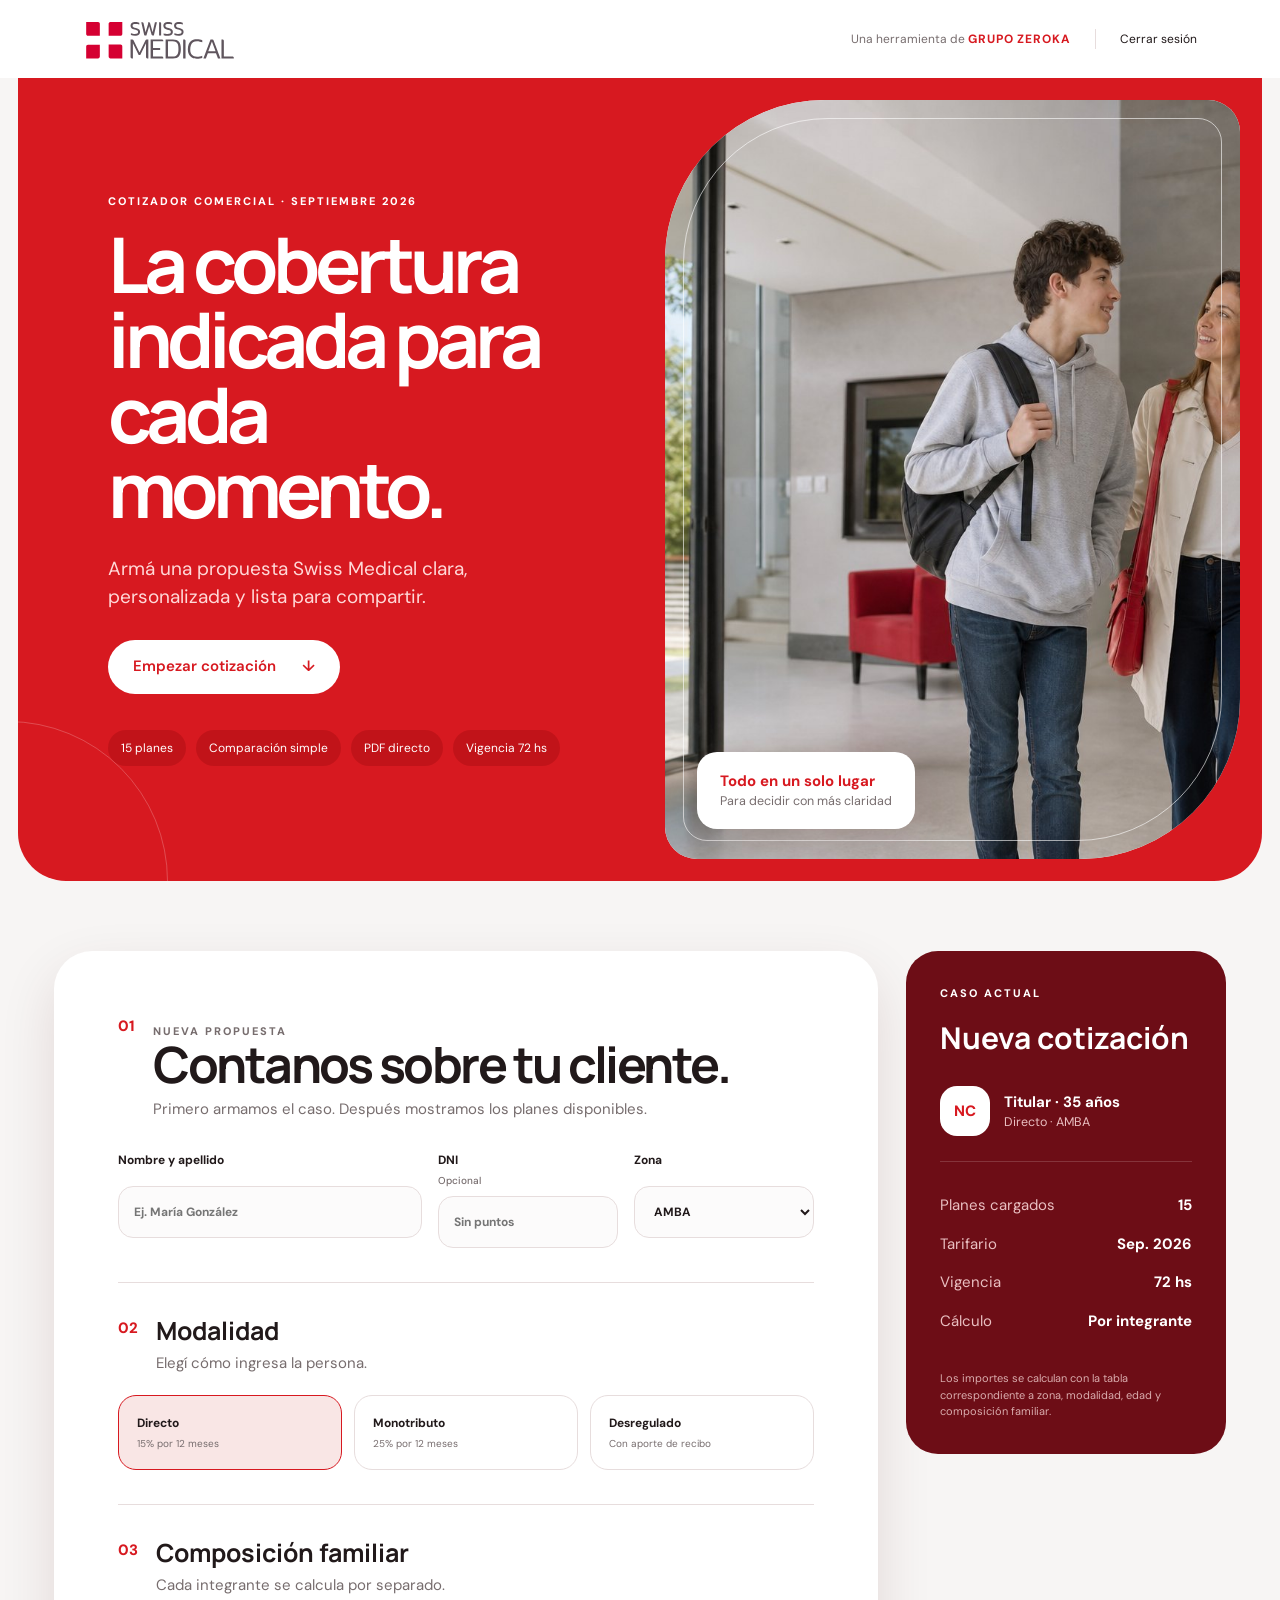
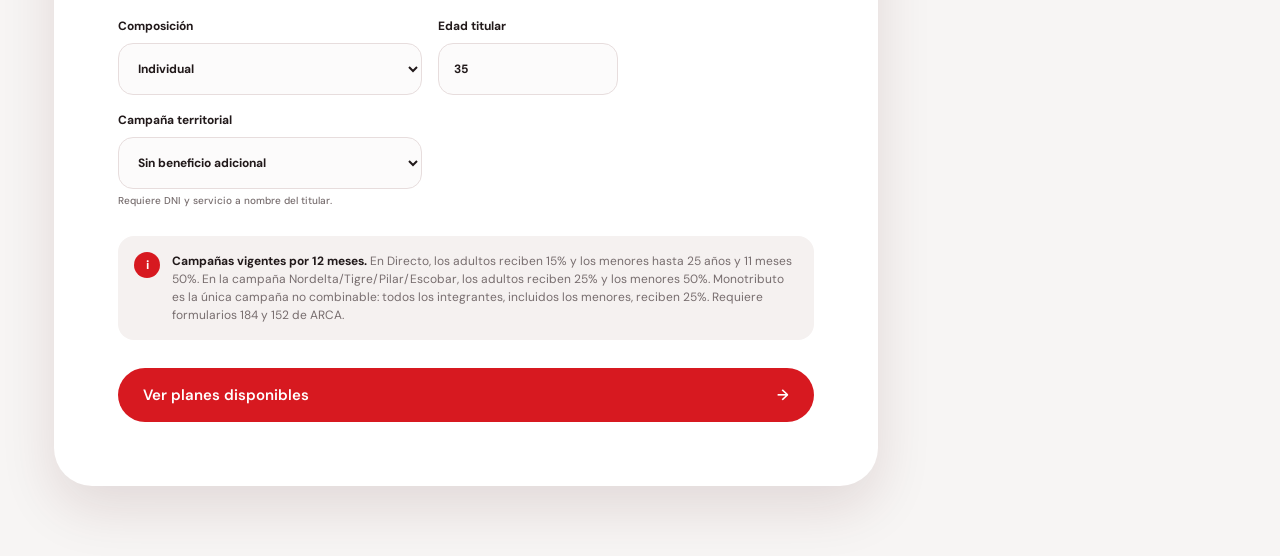
==== commit 24b9be72: "Fix Monotributo family discount rule" ====
--- a/index.html
+++ b/index.html
@@ -63,7 +63,7 @@
             <div id="childrenAgeFields" class="children-ages"></div>
             <small>Los hijos pueden incorporarse hasta los 25 años. De 22 a 25 años usan tarifa de hijo adicional.</small>
           </div>
-          <div class="notice"><span>i</span><p><b>Campañas vigentes por 12 meses.</b> Directo 15%, Monotributo 25%, menores hasta 25 años y 11 meses 50%, y Nordelta o residentes de Tigre, Pilar y Escobar 25% dentro de AMBA. En grupos familiares se calcula cada integrante por separado y se aplica únicamente la mayor bonificación. No son acumulables. Monotributo requiere formularios 184 y 152 de ARCA.</p></div>
+          <div class="notice"><span>i</span><p><b>Campañas vigentes por 12 meses.</b> En Directo, los adultos reciben 15% y los menores hasta 25 años y 11 meses 50%. En la campaña Nordelta/Tigre/Pilar/Escobar, los adultos reciben 25% y los menores 50%. Monotributo es la única campaña no combinable: todos los integrantes, incluidos los menores, reciben 25%. Requiere formularios 184 y 152 de ARCA.</p></div>
           <button class="button button--red button--wide" type="submit"><span>Ver planes disponibles</span><span>→</span></button>
         </form>
       </div>
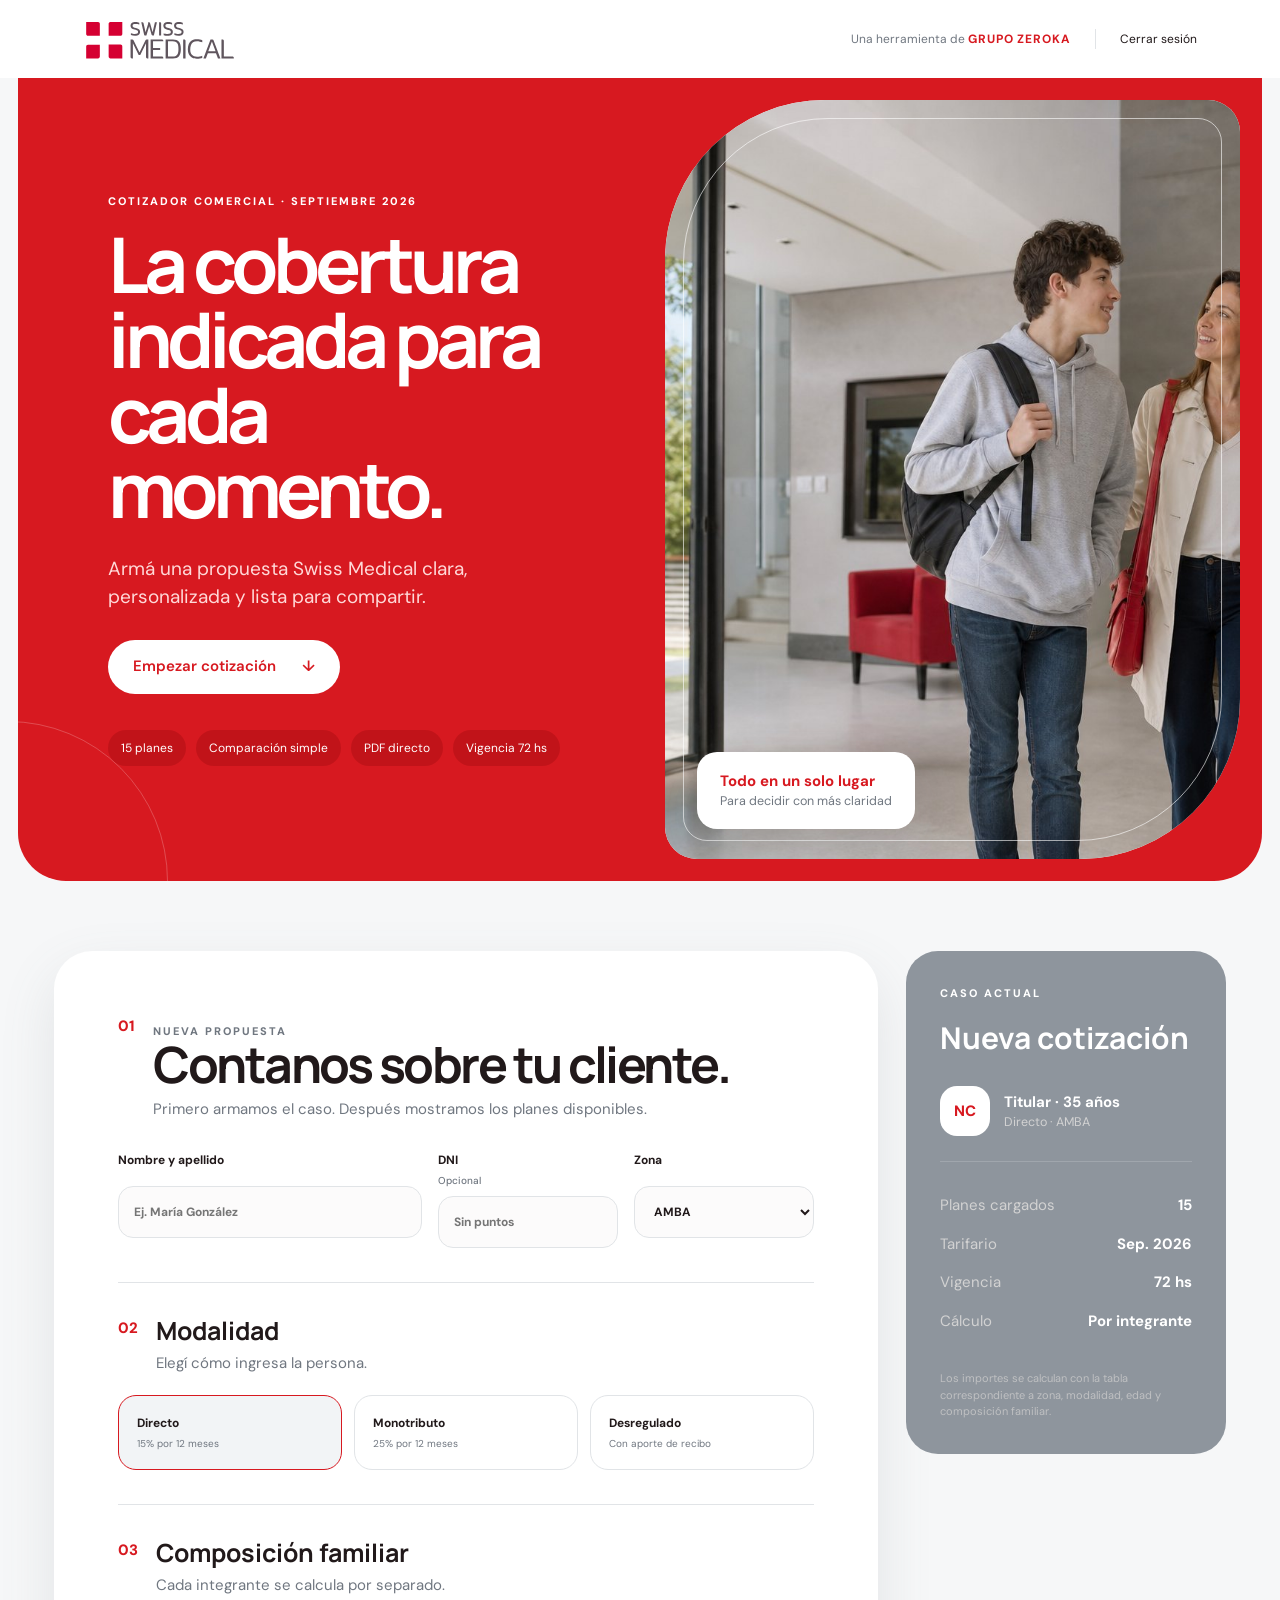
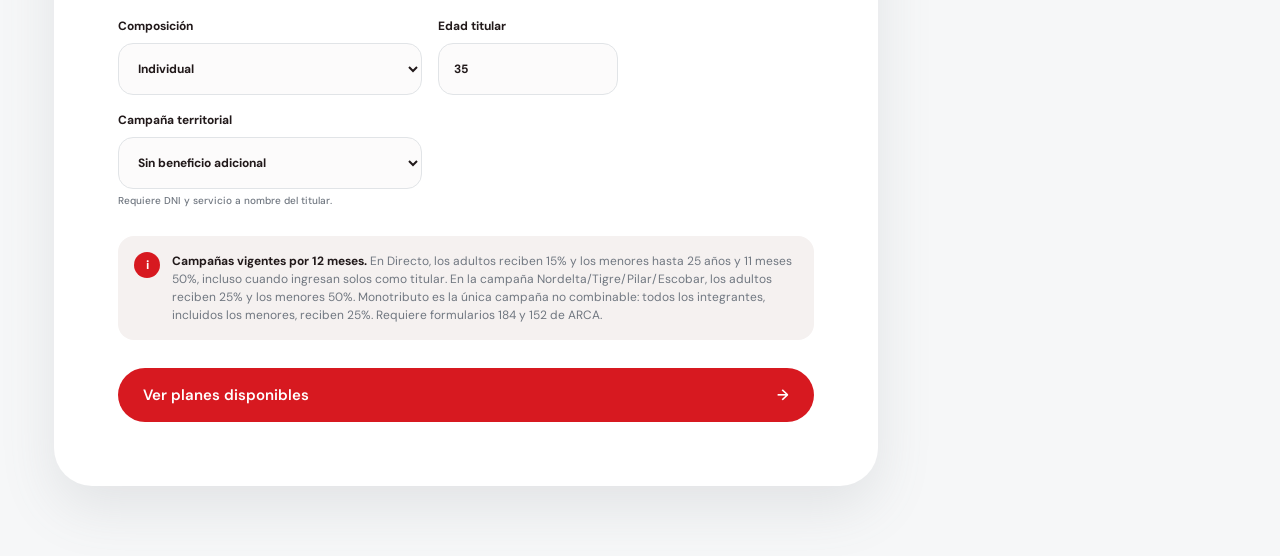
==== commit 49247898: "Permitir titulares menores en cotizador Swiss" ====
--- a/index.html
+++ b/index.html
@@ -51,7 +51,7 @@
           <div class="section-heading section-heading--small"><span>03</span><div><h3>Composición familiar</h3><p>Cada integrante se calcula por separado.</p></div></div>
           <div class="field-grid field-grid--3">
             <label>Composición<select id="familyType"><option value="individual">Individual</option><option value="partner">Titular + pareja</option><option value="children">Titular + hijo(s)</option><option value="partner_children">Titular + pareja + hijo(s)</option></select></label>
-            <label>Edad titular<input id="age" type="number" min="18" value="35" required></label>
+            <label>Edad titular<input id="age" type="number" min="0" value="35" required></label>
             <label id="partnerAgeWrap" hidden>Edad pareja<input id="partnerAge" type="number" min="18" value="35"></label>
           </div>
           <div class="field-grid field-grid--3 conditional-row">
@@ -63,7 +63,7 @@
             <div id="childrenAgeFields" class="children-ages"></div>
             <small>Los hijos pueden incorporarse hasta los 25 años. De 22 a 25 años usan tarifa de hijo adicional.</small>
           </div>
-          <div class="notice"><span>i</span><p><b>Campañas vigentes por 12 meses.</b> En Directo, los adultos reciben 15% y los menores hasta 25 años y 11 meses 50%. En la campaña Nordelta/Tigre/Pilar/Escobar, los adultos reciben 25% y los menores 50%. Monotributo es la única campaña no combinable: todos los integrantes, incluidos los menores, reciben 25%. Requiere formularios 184 y 152 de ARCA.</p></div>
+          <div class="notice"><span>i</span><p><b>Campañas vigentes por 12 meses.</b> En Directo, los adultos reciben 15% y los menores hasta 25 años y 11 meses 50%, incluso cuando ingresan solos como titular. En la campaña Nordelta/Tigre/Pilar/Escobar, los adultos reciben 25% y los menores 50%. Monotributo es la única campaña no combinable: todos los integrantes, incluidos los menores, reciben 25%. Requiere formularios 184 y 152 de ARCA.</p></div>
           <button class="button button--red button--wide" type="submit"><span>Ver planes disponibles</span><span>→</span></button>
         </form>
       </div>
--- a/css/styles.css
+++ b/css/styles.css
@@ -1,16 +1,15 @@
 @import url('https://fonts.googleapis.com/css2?family=DM+Sans:wght@400;500;600;700&family=Manrope:wght@500;600;700;800&display=swap');
-:root{--red:#d71920;--red-dark:#a50f17;--wine:#6d0d16;--rose:#f9e6e5;--paper:#f7f5f4;--ink:#21191a;--muted:#776d6e;--line:#e7dddd;--white:#fff;--radius:38px;--shadow:0 22px 55px rgba(70,14,20,.12)}
+:root{--red:#d71920;--red-dark:#a50f17;--wine:#4b4b4f;--rose:#f9e6e5;--paper:#f7f5f4;--ink:#21191a;--muted:#776d6e;--line:#e7dddd;--white:#fff;--radius:38px;--shadow:0 22px 55px rgba(32,32,32,.12)}
 [hidden]{display:none!important}
 *{box-sizing:border-box}html{scroll-behavior:smooth}body{margin:0;background:var(--paper);color:var(--ink);font:15px/1.5 'DM Sans',sans-serif}button,input,select{font:inherit}button{cursor:pointer}img{display:block;width:100%}.brand{display:inline-flex;align-items:center;gap:12px;color:var(--red);text-decoration:none}.brand strong{display:block;font:800 20px/1 'Manrope',sans-serif;letter-spacing:-.04em}.brand small{display:block;margin-top:4px;font-size:7px;letter-spacing:.25em}.brand--white{color:#fff}.brand-mark{display:grid;grid-template-columns:repeat(2,14px);gap:3px;transform:rotate(45deg)}.brand-mark i{width:14px;height:14px;border-radius:4px;background:currentColor}.brand--official{flex:0 0 auto;line-height:0}.brand--official img{width:166px;height:56px;object-fit:contain}.site-header{height:78px;padding:0 clamp(24px,6vw,86px);display:flex;align-items:center;justify-content:space-between;background:#fff}.header-actions{display:flex;align-items:center;gap:24px;color:var(--muted);font-size:12px}.header-actions b{color:var(--red);letter-spacing:.08em}.link-button{border:0;border-left:1px solid var(--line);background:none;padding-left:24px;color:var(--ink)}
 .hero{position:relative;min-height:720px;margin:0 18px;border-radius:0 0 48px 48px;overflow:hidden;background:var(--red);color:#fff;display:grid;grid-template-columns:52% 48%}.hero-copy{z-index:2;padding:clamp(70px,9vw,120px) clamp(42px,7vw,100px)}.eyebrow{margin:0 0 16px;color:var(--red);font-size:11px;font-weight:800;letter-spacing:.18em}.eyebrow--white{color:#fff}.hero h1{max-width:650px;margin:0;font:700 clamp(48px,6vw,88px)/.98 'Manrope',sans-serif;letter-spacing:-.065em}.hero-copy>p:not(.eyebrow){max-width:560px;margin:28px 0;color:#ffd9d8;font-size:19px}.hero-image{position:relative;margin:22px 22px 22px 0;overflow:hidden;border-radius:160px 32px 160px 32px;background:#fff}.hero-image img{height:100%;object-fit:cover;object-position:60% center}.hero-image:after{content:"";position:absolute;inset:18px;border:1px solid rgba(255,255,255,.6);border-radius:145px 24px 145px 24px}.hero-image figcaption{position:absolute;z-index:2;left:32px;bottom:30px;padding:18px 23px;border-radius:20px;background:#fff;color:var(--ink);box-shadow:var(--shadow)}.hero-image figcaption strong,.hero-image figcaption small{display:block}.hero-image figcaption strong{color:var(--red)}.hero-image figcaption small{color:var(--muted)}.hero-pills{display:flex;flex-wrap:wrap;gap:10px;margin-top:36px}.hero-pills span{padding:9px 13px;border-radius:999px;background:rgba(120,0,0,.22);font-size:12px}.hero-orbit{position:absolute;width:320px;height:320px;border:1px solid rgba(255,255,255,.22);border-radius:50%;left:-170px;bottom:-160px}.button{display:inline-flex;align-items:center;justify-content:space-between;gap:26px;min-height:54px;padding:0 24px;border:1px solid transparent;border-radius:999px;font-weight:600}.button--white{background:#fff;color:var(--red)}.button--red{background:var(--red);color:#fff}.button--dark{background:var(--ink);color:#fff}.button--outline{border-color:var(--line);background:#fff;color:var(--ink)}.button--ghost{border-color:rgba(255,255,255,.4);background:transparent;color:#fff}.button--wide{width:100%}
-.quote-layout{display:grid;grid-template-columns:minmax(0,1fr) 320px;gap:28px;max-width:1220px;margin:70px auto;padding:0 24px}.form-card{padding:clamp(30px,5vw,64px);border-radius:var(--radius);background:#fff;box-shadow:var(--shadow)}.section-heading{display:flex;gap:18px;align-items:flex-start;margin-bottom:30px}.section-heading>span{color:var(--red);font-weight:800}.section-heading h2{margin:0;font:700 clamp(30px,4vw,50px)/1.02 'Manrope';letter-spacing:-.05em}.section-heading h3{margin:0;font:700 25px/1.1 'Manrope'}.section-heading p{margin:8px 0 0;color:var(--muted)}.section-heading--small{margin-bottom:20px}.field-grid{display:grid;gap:16px}.field-grid--3{grid-template-columns:1.35fr .8fr .8fr}label{display:grid;gap:8px;font-size:12px;font-weight:700}input,select{width:100%;height:52px;padding:0 15px;border:1px solid var(--line);border-radius:15px;background:#fcfbfb;color:var(--ink);outline:none}input:focus,select:focus{border-color:var(--red);box-shadow:0 0 0 3px var(--rose)}hr{margin:34px 0;border:0;border-top:1px solid var(--line)}.choice-row{display:grid;grid-template-columns:repeat(3,1fr);gap:12px}.choice{position:relative;display:block;padding:18px;border:1px solid var(--line);border-radius:18px}.choice input{position:absolute;opacity:0}.choice b,.choice small{display:block}.choice small{margin-top:4px;color:var(--muted);font-weight:400}.choice.active{border-color:var(--red);background:var(--rose)}.notice{display:flex;gap:12px;margin:28px 0;padding:16px;border-radius:16px;background:#f5f1f0;color:var(--muted);font-size:12px}.notice>span{display:grid;place-items:center;flex:0 0 26px;height:26px;border-radius:50%;background:var(--red);color:#fff;font-weight:800}.notice p{margin:0}.notice b{color:var(--ink)}.case-card{position:sticky;top:24px;align-self:start;padding:34px;border-radius:32px;background:var(--wine);color:#fff}.case-card h3{margin:0 0 28px;font:700 30px 'Manrope'}.case-person{display:flex;align-items:center;gap:14px;padding-bottom:25px;border-bottom:1px solid rgba(255,255,255,.16)}.case-person>span{display:grid;place-items:center;width:50px;height:50px;border-radius:17px;background:#fff;color:var(--red);font-weight:800}.case-person b,.case-person small{display:block}.case-person small{color:#e9bfc1}.case-card dl{margin:24px 0}.case-card dl div{display:flex;justify-content:space-between;padding:8px 0}.case-card dt{color:#e9bfc1}.case-card dd{margin:0;font-weight:700}.case-foot{margin:30px 0 0;color:#d9acad;font-size:11px}
-.plans-section{padding:50px max(24px,4vw) 130px;background:#fff}.results-head{display:flex;align-items:end;justify-content:space-between;gap:30px;max-width:1400px;margin:0 auto 36px}.results-head h2{margin:0;font:700 clamp(36px,5vw,65px)/1 'Manrope';letter-spacing:-.055em}.results-head p:not(.eyebrow){color:var(--muted)}.filters{display:flex;flex-wrap:wrap;gap:9px;max-width:1400px;margin:0 auto 24px}.filter{padding:10px 16px;border:1px solid var(--line);border-radius:999px;background:#fff;color:var(--muted)}.filter.active{border-color:var(--red);background:var(--red);color:#fff}.plans-grid{display:grid;grid-template-columns:repeat(4,1fr);gap:18px;max-width:1400px;margin:auto}.plan-card{min-height:330px;padding:28px;border:1px solid var(--line);border-radius:28px;background:#fff;display:flex;flex-direction:column;transition:.2s}.plan-card:hover{transform:translateY(-4px);box-shadow:var(--shadow)}.plan-card.featured{background:var(--red);color:#fff;border-color:var(--red)}.plan-top{display:flex;justify-content:space-between;gap:12px}.plan-card h3{margin:0;font:800 34px 'Manrope';letter-spacing:-.05em}.tag{height:max-content;padding:7px 10px;border-radius:999px;background:var(--rose);color:var(--red);font-size:10px;font-weight:800}.featured .tag{background:#fff;color:var(--red)}.plan-family{color:var(--muted)}.featured .plan-family{color:#ffd1d0}.plan-price{margin:auto 0 22px}.plan-price small,.plan-price strong{display:block}.plan-price small{color:var(--muted)}.featured .plan-price small{color:#ffd1d0}.plan-price strong{font:700 27px 'Manrope'}.plan-card .button{width:100%}.featured .button{background:#fff;color:var(--red)}.selected-bar{position:relative;z-index:8;display:grid;grid-template-columns:1fr 1fr auto;align-items:center;gap:30px;padding:34px max(35px,6vw);background:var(--wine);color:#fff}.selected-bar p{margin:0;color:#dba8aa;font-size:10px}.selected-bar h2{margin:4px 0;font:700 38px 'Manrope'}.selected-bar small{color:#dba8aa}.selected-price strong,.selected-price small{display:block}.selected-price strong{font:700 35px 'Manrope'}.selected-actions{display:flex;gap:10px}
-.quote-dialog{width:min(1200px,96vw);height:95vh;padding:0;border:0;border-radius:26px;background:#eae4e3;box-shadow:0 30px 90px rgba(0,0,0,.35)}.quote-dialog::backdrop{background:rgba(22,8,9,.72)}.dialog-toolbar{position:sticky;top:0;z-index:5;display:flex;align-items:center;justify-content:space-between;gap:20px;padding:14px 20px;background:#fff;border-bottom:1px solid var(--line)}.dialog-toolbar b,.dialog-toolbar small{display:block}.dialog-toolbar small{color:var(--muted)}.dialog-toolbar>div:last-child{display:flex;gap:10px}.icon-button{width:52px;border:0;border-radius:999px;background:var(--paper);font-size:26px}.quote-pages{padding:30px}.quote-page{position:relative;width:794px;min-height:1123px;margin:0 auto 28px;overflow:hidden;background:#fff;box-shadow:0 12px 34px rgba(41,18,20,.12);page-break-after:always}.quote-cover{background:var(--red);color:#fff}.quote-logo{position:absolute;left:58px;top:52px}.quote-cover-copy{position:absolute;left:58px;top:230px;width:620px}.quote-cover h1{margin:0;font:700 66px/.97 'Manrope';letter-spacing:-.06em}.quote-cover p{font-size:20px;color:#ffd4d3}.cover-card{position:absolute;left:58px;right:58px;bottom:76px;padding:30px;border-radius:28px;background:#fff;color:var(--ink);display:grid;grid-template-columns:1fr 1fr}.cover-card small,.cover-card strong{display:block}.cover-card strong{font:700 30px 'Manrope'}.cover-card>div:last-child{padding-left:28px;border-left:1px solid var(--line)}.quote-circle{position:absolute;width:360px;height:360px;right:-110px;top:-130px;border-radius:50%;background:#fff;opacity:.13}.quote-content{padding:58px}.quote-content h2{margin:20px 0 35px;font:700 50px/1 'Manrope';letter-spacing:-.05em}.quote-metrics{display:grid;grid-template-columns:1fr 1fr;gap:16px}.metric{padding:25px;border-radius:24px;background:var(--rose)}.metric strong{display:block;color:var(--red);font:800 35px 'Manrope'}.coverage-list{border-top:1px solid var(--line)}.coverage-row{display:grid;grid-template-columns:1fr 150px;gap:20px;padding:17px 0;border-bottom:1px solid var(--line)}.coverage-row span:last-child{color:var(--red);font-weight:700}.quote-footer{position:absolute;left:58px;right:58px;bottom:35px;display:flex;justify-content:space-between;color:var(--muted);font-size:10px}.quote-close{display:grid;place-items:center;background:var(--wine);color:#fff;text-align:center}.quote-close .brand{color:#fff;transform:scale(1.5);margin-bottom:55px}.quote-close h2{max-width:600px;margin:0;font:700 62px/1 'Manrope';letter-spacing:-.06em}.quote-close p{font-size:19px;color:#edc5c7}.close-shape{position:absolute;width:360px;height:360px;border-radius:45% 55% 60% 40%;background:var(--red)}.close-shape.one{left:-220px;top:-140px}.close-shape.two{right:-220px;bottom:-170px}
+.quote-layout{display:grid;grid-template-columns:minmax(0,1fr) 320px;gap:28px;max-width:1220px;margin:70px auto;padding:0 24px}.form-card{padding:clamp(30px,5vw,64px);border-radius:var(--radius);background:#fff;box-shadow:var(--shadow)}.section-heading{display:flex;gap:18px;align-items:flex-start;margin-bottom:30px}.section-heading>span{color:var(--red);font-weight:800}.section-heading h2{margin:0;font:700 clamp(30px,4vw,50px)/1.02 'Manrope';letter-spacing:-.05em}.section-heading h3{margin:0;font:700 25px/1.1 'Manrope'}.section-heading p{margin:8px 0 0;color:var(--muted)}.section-heading--small{margin-bottom:20px}.field-grid{display:grid;gap:16px}.field-grid--3{grid-template-columns:1.35fr .8fr .8fr}label{display:grid;gap:8px;font-size:12px;font-weight:700}input,select{width:100%;height:52px;padding:0 15px;border:1px solid var(--line);border-radius:15px;background:#fcfbfb;color:var(--ink);outline:none}input:focus,select:focus{border-color:var(--red);box-shadow:0 0 0 3px var(--rose)}hr{margin:34px 0;border:0;border-top:1px solid var(--line)}.choice-row{display:grid;grid-template-columns:repeat(3,1fr);gap:12px}.choice{position:relative;display:block;padding:18px;border:1px solid var(--line);border-radius:18px}.choice input{position:absolute;opacity:0}.choice b,.choice small{display:block}.choice small{margin-top:4px;color:var(--muted);font-weight:400}.choice.active{border-color:var(--red);background:var(--rose)}.notice{display:flex;gap:12px;margin:28px 0;padding:16px;border-radius:16px;background:#f5f1f0;color:var(--muted);font-size:12px}.notice>span{display:grid;place-items:center;flex:0 0 26px;height:26px;border-radius:50%;background:var(--red);color:#fff;font-weight:800}.notice p{margin:0}.notice b{color:var(--ink)}.case-card{position:sticky;top:24px;align-self:start;padding:34px;border-radius:32px;background:var(--wine);color:#fff}.case-card h3{margin:0 0 28px;font:700 30px 'Manrope'}.case-person{display:flex;align-items:center;gap:14px;padding-bottom:25px;border-bottom:1px solid rgba(255,255,255,.16)}.case-person>span{display:grid;place-items:center;width:50px;height:50px;border-radius:17px;background:#fff;color:var(--red);font-weight:800}.case-person b,.case-person small{display:block}.case-person small{color:#d2d2d2}.case-card dl{margin:24px 0}.case-card dl div{display:flex;justify-content:space-between;padding:8px 0}.case-card dt{color:#d2d2d2}.case-card dd{margin:0;font-weight:700}.case-foot{margin:30px 0 0;color:#bfc0c2;font-size:11px}
+.plans-section{padding:50px max(24px,4vw) 130px;background:#fff}.results-head{display:flex;align-items:end;justify-content:space-between;gap:30px;max-width:1400px;margin:0 auto 36px}.results-head h2{margin:0;font:700 clamp(36px,5vw,65px)/1 'Manrope';letter-spacing:-.055em}.results-head p:not(.eyebrow){color:var(--muted)}.filters{display:flex;flex-wrap:wrap;gap:9px;max-width:1400px;margin:0 auto 24px}.filter{padding:10px 16px;border:1px solid var(--line);border-radius:999px;background:#fff;color:var(--muted)}.filter.active{border-color:var(--red);background:var(--red);color:#fff}.plans-grid{display:grid;grid-template-columns:repeat(4,1fr);gap:18px;max-width:1400px;margin:auto}.plan-card{min-height:330px;padding:28px;border:1px solid var(--line);border-radius:28px;background:#fff;display:flex;flex-direction:column;transition:.2s}.plan-card:hover{transform:translateY(-4px);box-shadow:var(--shadow)}.plan-card.featured{background:var(--red);color:#fff;border-color:var(--red)}.plan-top{display:flex;justify-content:space-between;gap:12px}.plan-card h3{margin:0;font:800 34px 'Manrope';letter-spacing:-.05em}.tag{height:max-content;padding:7px 10px;border-radius:999px;background:var(--rose);color:var(--red);font-size:10px;font-weight:800}.featured .tag{background:#fff;color:var(--red)}.plan-family{color:var(--muted)}.featured .plan-family{color:#ffd1d0}.plan-price{margin:auto 0 22px}.plan-price small,.plan-price strong{display:block}.plan-price small{color:var(--muted)}.featured .plan-price small{color:#ffd1d0}.plan-price strong{font:700 27px 'Manrope'}.plan-card .button{width:100%}.featured .button{background:#fff;color:var(--red)}.selected-bar{position:relative;z-index:8;display:grid;grid-template-columns:1fr 1fr auto;align-items:center;gap:30px;padding:34px max(35px,6vw);background:var(--wine);color:#fff}.selected-bar p{margin:0;color:#c9c9cb;font-size:10px}.selected-bar h2{margin:4px 0;font:700 38px 'Manrope'}.selected-bar small{color:#c9c9cb}.selected-price strong,.selected-price small{display:block}.selected-price strong{font:700 35px 'Manrope'}.selected-actions{display:flex;gap:10px}
+.quote-dialog{width:min(1200px,96vw);height:95vh;padding:0;border:0;border-radius:26px;background:#eae4e3;box-shadow:0 30px 90px rgba(0,0,0,.35)}.quote-dialog::backdrop{background:rgba(18,18,18,.72)}.dialog-toolbar{position:sticky;top:0;z-index:5;display:flex;align-items:center;justify-content:space-between;gap:20px;padding:14px 20px;background:#fff;border-bottom:1px solid var(--line)}.dialog-toolbar b,.dialog-toolbar small{display:block}.dialog-toolbar small{color:var(--muted)}.dialog-toolbar>div:last-child{display:flex;gap:10px}.icon-button{width:52px;border:0;border-radius:999px;background:var(--paper);font-size:26px}.quote-pages{padding:30px}.quote-page{position:relative;width:794px;min-height:1123px;margin:0 auto 28px;overflow:hidden;background:#fff;box-shadow:0 12px 34px rgba(35,35,35,.12);page-break-after:always}.quote-cover{background:var(--red);color:#fff}.quote-logo{position:absolute;left:58px;top:52px}.quote-cover-copy{position:absolute;left:58px;top:230px;width:620px}.quote-cover h1{margin:0;font:700 66px/.97 'Manrope';letter-spacing:-.06em}.quote-cover p{font-size:20px;color:#ffd4d3}.cover-card{position:absolute;left:58px;right:58px;bottom:76px;padding:30px;border-radius:28px;background:#fff;color:var(--ink);display:grid;grid-template-columns:1fr 1fr}.cover-card small,.cover-card strong{display:block}.cover-card strong{font:700 30px 'Manrope'}.cover-card>div:last-child{padding-left:28px;border-left:1px solid var(--line)}.quote-circle{position:absolute;width:360px;height:360px;right:-110px;top:-130px;border-radius:50%;background:#fff;opacity:.13}.quote-content{padding:58px}.quote-content h2{margin:20px 0 35px;font:700 50px/1 'Manrope';letter-spacing:-.05em}.quote-metrics{display:grid;grid-template-columns:1fr 1fr;gap:16px}.metric{padding:25px;border-radius:24px;background:var(--rose)}.metric strong{display:block;color:var(--red);font:800 35px 'Manrope'}.coverage-list{border-top:1px solid var(--line)}.coverage-row{display:grid;grid-template-columns:1fr 150px;gap:20px;padding:17px 0;border-bottom:1px solid var(--line)}.coverage-row span:last-child{color:var(--red);font-weight:700}.quote-footer{position:absolute;left:58px;right:58px;bottom:35px;display:flex;justify-content:space-between;color:var(--muted);font-size:10px}.quote-close{display:grid;place-items:center;background:var(--wine);color:#fff;text-align:center}.quote-close .brand{color:#fff;transform:scale(1.5);margin-bottom:55px}.quote-close h2{max-width:600px;margin:0;font:700 62px/1 'Manrope';letter-spacing:-.06em}.quote-close p{font-size:19px;color:#d6d6d8}.close-shape{position:absolute;width:360px;height:360px;border-radius:45% 55% 60% 40%;background:var(--red)}.close-shape.one{left:-220px;top:-140px}.close-shape.two{right:-220px;bottom:-170px}
 .login-page{min-height:100vh;display:grid;place-items:center;padding:104px 24px 24px;background:#eee8e7}.login-shell{position:relative;width:min(1220px,100%);min-height:720px;display:grid;grid-template-columns:38% 28% 34%;border-radius:44px;background:var(--red);box-shadow:var(--shadow)}.login-brand{display:flex;flex-direction:column;padding:48px;color:#fff}.brand--login{position:absolute;top:-80px;left:48px;padding:0;background:transparent}.login-copy{margin:auto 0}.login-copy h1{margin:0;font:700 52px/1 'Manrope';letter-spacing:-.055em}.login-copy>p:last-child{color:#ffd3d2;font-size:17px}.zeroka{margin:0;color:#ffc2c1;font-size:10px;letter-spacing:.08em}.login-photo{position:relative;margin:24px 0;overflow:hidden;border-radius:140px 26px 140px 26px}.login-photo img{height:100%;object-fit:cover;object-position:63% center}.login-photo figcaption{position:absolute;bottom:20px;left:20px;padding:12px 15px;border-radius:999px;background:#fff;color:var(--red);font-size:11px;font-weight:700}.login-card{align-self:center;margin:35px;padding:40px;border-radius:32px;background:#fff}.login-card h2{margin:0;font:700 37px 'Manrope';letter-spacing:-.04em}.muted{color:var(--muted)}.login-card form{display:grid;gap:18px;margin-top:28px}.password-wrap{position:relative}.password-wrap button{position:absolute;right:8px;top:8px;height:36px;padding:0 13px;border:0;border-radius:12px;background:var(--rose);color:var(--red);font-weight:700}.form-error{min-height:18px;margin:0;color:var(--red);font-size:12px}.login-note{text-align:center;color:var(--muted);font-size:10px}
 @media(max-width:1000px){.hero{grid-template-columns:1fr;min-height:auto}.hero-image{height:520px;margin:0 22px 22px}.quote-layout{grid-template-columns:1fr}.case-card{position:static}.plans-grid{grid-template-columns:repeat(2,1fr)}.login-shell{grid-template-columns:1fr 1fr}.login-photo{display:none}.login-card{margin:30px}.selected-bar{grid-template-columns:1fr 1fr}.selected-actions{grid-column:1/-1}}
 @media(max-width:680px){.site-header{height:68px;padding:0 18px}.site-header .brand--official img{width:145px;height:auto}.header-actions>span{display:none}.hero{margin:0;border-radius:0 0 32px 32px}.hero-copy{padding:58px 24px 30px}.hero h1{font-size:48px}.hero-copy>p:not(.eyebrow){font-size:16px}.hero-image{height:360px;margin:0 12px 12px;border-radius:90px 20px 90px 20px}.quote-layout{margin:35px auto;padding:0 12px}.form-card{padding:28px 20px}.field-grid--3,.choice-row{grid-template-columns:1fr}.results-head{display:block}.results-head .button{margin-top:18px}.plans-grid{grid-template-columns:1fr}.selected-bar{grid-template-columns:1fr;padding:28px 22px}.selected-actions{grid-column:auto}.quote-dialog{width:100vw;height:100vh;border-radius:0}.quote-pages{padding:12px;overflow:auto}.quote-page{transform-origin:top left;transform:scale(.43);margin-bottom:-620px}.dialog-toolbar{align-items:flex-start}.dialog-toolbar small{display:none}.login-page{padding:78px 0 0;background:#fff}.login-shell{min-height:calc(100vh - 78px);grid-template-columns:1fr;border-radius:0}.login-brand{min-height:430px;padding:32px}.brand--login{top:-67px;left:24px}.brand--login img{width:145px;height:auto}.login-copy h1{font-size:46px}.login-card{margin:-45px 18px 28px;z-index:2;padding:28px}.login-copy{margin:65px 0}.hero-pills{margin-bottom:8px}}
 @media print{body>*:not(.quote-dialog){display:none!important}.quote-dialog{display:block!important;position:static;width:auto!important;height:auto!important;max-height:none!important;overflow:visible!important;background:#fff}.dialog-toolbar{display:none}.quote-pages{padding:0!important;overflow:visible!important}.quote-page{margin:0;box-shadow:none;break-after:page;page-break-after:always}@page{size:A4;margin:0}}
 
 /* Páginas internas de la cotización: composición editorial y lectura comercial. */
-.quote-network{background:#fbf7f6}.quote-network:before{content:"";position:absolute;left:-235px;bottom:112px;width:480px;height:480px;border-radius:50%;background:var(--rose);opacity:.85}.network-photo{position:absolute;z-index:1;top:0;right:0;width:43%;height:55%;overflow:hidden;border-radius:0 0 0 120px}.network-photo:after{content:"";position:absolute;inset:18px;border:1px solid rgba(255,255,255,.7);border-radius:0 0 0 100px}.network-photo img{height:100%;object-fit:cover;object-position:70% center}.network-copy{position:relative;z-index:1;width:66%;padding:74px 0 0 58px}.network-copy h2{max-width:455px;margin:15px 0 18px;font:700 52px/.98 'Manrope';letter-spacing:-.06em}.network-copy>p:not(.eyebrow){max-width:400px;margin:0;color:var(--muted);font-size:16px}.quote-metrics--editorial{margin-top:42px;max-width:500px;gap:12px}.quote-metrics--editorial .metric{min-height:110px;padding:18px;background:#fff;box-shadow:0 10px 25px rgba(71,30,33,.07)}.quote-metrics--editorial .metric strong{font-size:31px}.network-note{position:absolute;z-index:2;left:58px;right:58px;bottom:83px;display:flex;align-items:center;gap:20px;padding:21px 24px;border-radius:20px;background:var(--wine);color:#fff}.network-note b{font:700 16px 'Manrope'}.network-note span{padding-left:20px;border-left:1px solid rgba(255,255,255,.3);color:#f0cfd1;font-size:12px}.quote-benefits{display:grid;grid-template-columns:30% 70%;background:#fff}.benefits-aside{position:relative;display:flex;flex-direction:column;padding:61px 32px;background:var(--wine);color:#fff;overflow:hidden}.benefits-aside>p{margin:0;color:#efbfc1;font-size:10px;letter-spacing:.14em}.benefits-aside>strong{margin:10px 0;font:800 48px/.9 'Manrope';letter-spacing:-.06em}.benefits-aside>span{color:#f1cacc;font-size:14px}.benefits-aside-mark{position:absolute;right:-40px;top:245px;color:rgba(255,255,255,.1);font:800 170px/1 'Manrope';letter-spacing:-.1em}.benefits-aside small{position:relative;z-index:1;margin-top:auto;color:#e4b8bb;font-size:11px}.benefits-main{padding:61px 48px}.benefits-main h2{margin:13px 0;font:700 45px/1 'Manrope';letter-spacing:-.055em}.benefits-intro{max-width:470px;margin:0 0 28px;color:var(--muted);font-size:14px}.benefit-grid{display:grid;grid-template-columns:1fr 1fr;gap:12px}.benefit-grid article{min-height:142px;padding:18px;border:1px solid var(--line);border-radius:19px;background:#fff}.benefit-grid article span{color:var(--red);font-size:11px;font-weight:800}.benefit-grid h3{margin:12px 0 5px;font:700 18px 'Manrope';letter-spacing:-.04em}.benefit-grid p{margin:0;color:var(--muted);font-size:12px;line-height:1.4}.benefits-callout{display:flex;gap:11px;margin-top:22px;padding:16px;border-radius:16px;background:var(--rose);font-size:11px}.benefits-callout>span{display:grid;place-items:center;flex:0 0 23px;height:23px;border-radius:50%;background:var(--red);color:#fff;font-weight:800}.benefits-callout p{margin:0;color:#6d5153}.benefits-callout b{color:var(--ink)}
-
+.quote-network{background:#fbf7f6}.quote-network:before{content:"";position:absolute;left:-235px;bottom:112px;width:480px;height:480px;border-radius:50%;background:var(--rose);opacity:.85}.network-photo{position:absolute;z-index:1;top:0;right:0;width:43%;height:55%;overflow:hidden;border-radius:0 0 0 120px}.network-photo:after{content:"";position:absolute;inset:18px;border:1px solid rgba(255,255,255,.7);border-radius:0 0 0 100px}.network-photo img{height:100%;object-fit:cover;object-position:70% center}.network-copy{position:relative;z-index:1;width:66%;padding:74px 0 0 58px}.network-copy h2{max-width:455px;margin:15px 0 18px;font:700 52px/.98 'Manrope';letter-spacing:-.06em}.network-copy>p:not(.eyebrow){max-width:400px;margin:0;color:var(--muted);font-size:16px}.quote-metrics--editorial{margin-top:42px;max-width:500px;gap:12px}.quote-metrics--editorial .metric{min-height:110px;padding:18px;background:#fff;box-shadow:0 10px 25px rgba(45,45,45,.07)}.quote-metrics--editorial .metric strong{font-size:31px}.network-note{position:absolute;z-index:2;left:58px;right:58px;bottom:83px;display:flex;align-items:center;gap:20px;padding:21px 24px;border-radius:20px;background:var(--wine);color:#fff}.network-note b{font:700 16px 'Manrope'}.network-note span{padding-left:20px;border-left:1px solid rgba(255,255,255,.3);color:#d7d7d9;font-size:12px}.quote-benefits{display:grid;grid-template-columns:30% 70%;background:#fff}.benefits-aside{position:relative;display:flex;flex-direction:column;padding:61px 32px;background:var(--wine);color:#fff;overflow:hidden}.benefits-aside>p{margin:0;color:#d2d2d4;font-size:10px;letter-spacing:.14em}.benefits-aside>strong{margin:10px 0;font:800 48px/.9 'Manrope';letter-spacing:-.06em}.benefits-aside>span{color:#dadadc;font-size:14px}.benefits-aside-mark{position:absolute;right:-40px;top:245px;color:rgba(255,255,255,.1);font:800 170px/1 'Manrope';letter-spacing:-.1em}.benefits-aside small{position:relative;z-index:1;margin-top:auto;color:#c8c8ca;font-size:11px}.benefits-main{padding:61px 48px}.benefits-main h2{margin:13px 0;font:700 45px/1 'Manrope';letter-spacing:-.055em}.benefits-intro{max-width:470px;margin:0 0 28px;color:var(--muted);font-size:14px}.benefit-grid{display:grid;grid-template-columns:1fr 1fr;gap:12px}.benefit-grid article{min-height:142px;padding:18px;border:1px solid var(--line);border-radius:19px;background:#fff}.benefit-grid article span{color:var(--red);font-size:11px;font-weight:800}.benefit-grid h3{margin:12px 0 5px;font:700 18px 'Manrope';letter-spacing:-.04em}.benefit-grid p{margin:0;color:var(--muted);font-size:12px;line-height:1.4}.benefits-callout{display:flex;gap:11px;margin-top:22px;padding:16px;border-radius:16px;background:var(--rose);font-size:11px}.benefits-callout>span{display:grid;place-items:center;flex:0 0 23px;height:23px;border-radius:50%;background:var(--red);color:#fff;font-weight:800}.benefits-callout p{margin:0;color:#6d5153}.benefits-callout b{color:var(--ink)}
--- a/css/final-audit.css
+++ b/css/final-audit.css
@@ -1,3 +1,5 @@
+:root{--wine:#8e959d;--rose:#f2f4f6;--paper:#f6f7f8;--muted:#707780;--line:#e1e4e7;--shadow:0 22px 55px rgba(105,112,120,.14)}
+
 .field-help{display:block;color:var(--muted);font-size:10px;font-weight:500;margin-top:-4px}.conditional-row{margin-top:16px}.children-ages-wrap{margin-top:18px;padding:18px;border:1px solid var(--line);border-radius:18px;background:#fcfbfb}.children-ages-title{margin:0 0 12px;font-weight:800}.children-ages{display:grid;grid-template-columns:repeat(4,minmax(0,1fr));gap:12px}.children-ages-wrap>small{display:block;margin-top:10px;color:var(--muted)}
 .quote-validity{font-size:13px!important;color:#fff!important;opacity:.85}.coverage-row--aporte{background:#fff7f6;padding-left:10px;padding-right:10px;border-radius:12px}.technical-page-inner{padding:58px}.quote-technical h2{margin:0 0 10px;font:700 54px/1 'Manrope';letter-spacing:-.05em}.technical-intro{max-width:650px;color:var(--muted);font-size:15px}.technical-head{display:flex;flex-wrap:wrap;gap:8px;margin:26px 0}.technical-head span{padding:8px 12px;border-radius:999px;background:var(--rose);color:var(--red);font-size:11px;font-weight:800}.technical-grid{display:grid;grid-template-columns:1fr 1fr;gap:12px}.technical-grid article{min-height:104px;padding:16px;border:1px solid var(--line);border-radius:18px;background:#fff}.technical-grid article b{display:block;color:var(--red);font-size:10px;letter-spacing:.12em}.technical-grid article p{margin:8px 0 0;font-size:12px;line-height:1.45}.plan-card{min-height:340px}.plan-price small:last-child{min-height:38px}.plan-card.featured{background:#fff;color:inherit;border-color:var(--line)}.featured .plan-family,.featured .plan-price small{color:var(--muted)}.featured .tag{background:var(--rose);color:var(--red)}.featured .button{background:var(--red);color:#fff}
 
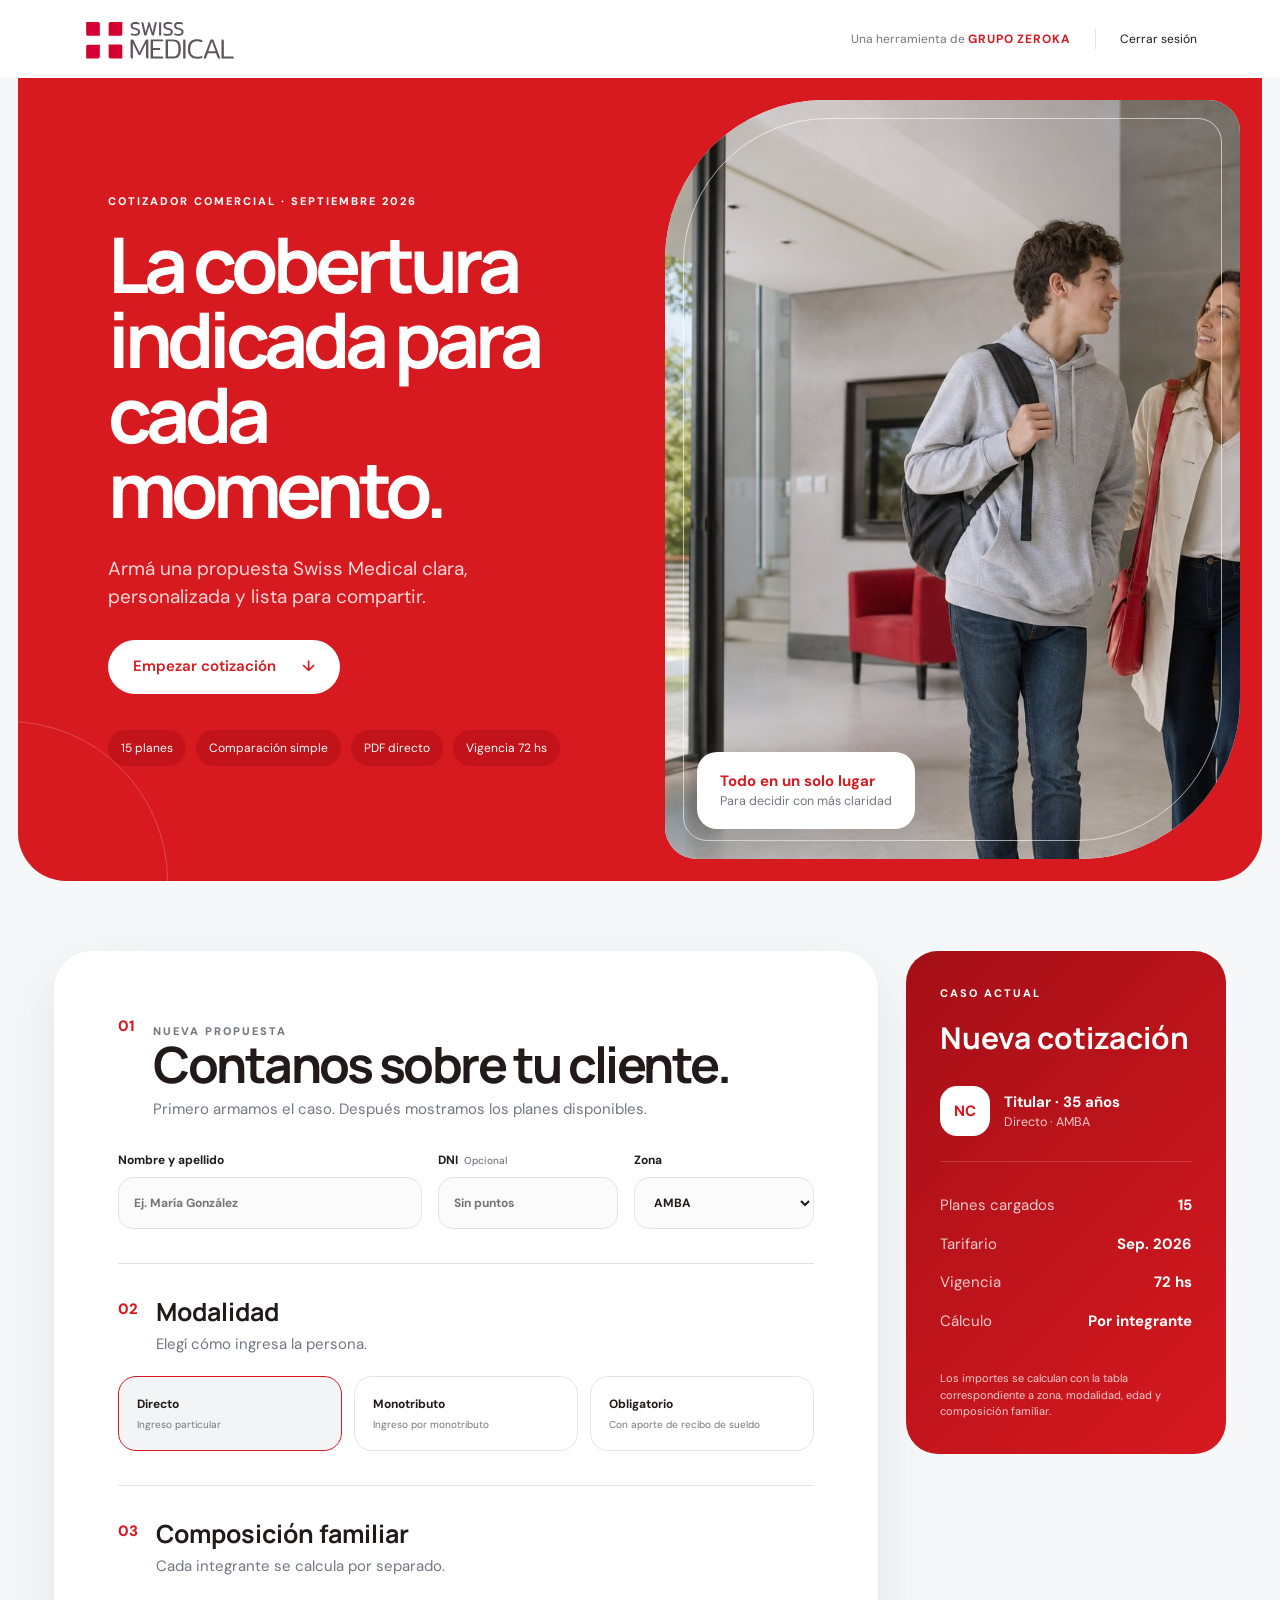
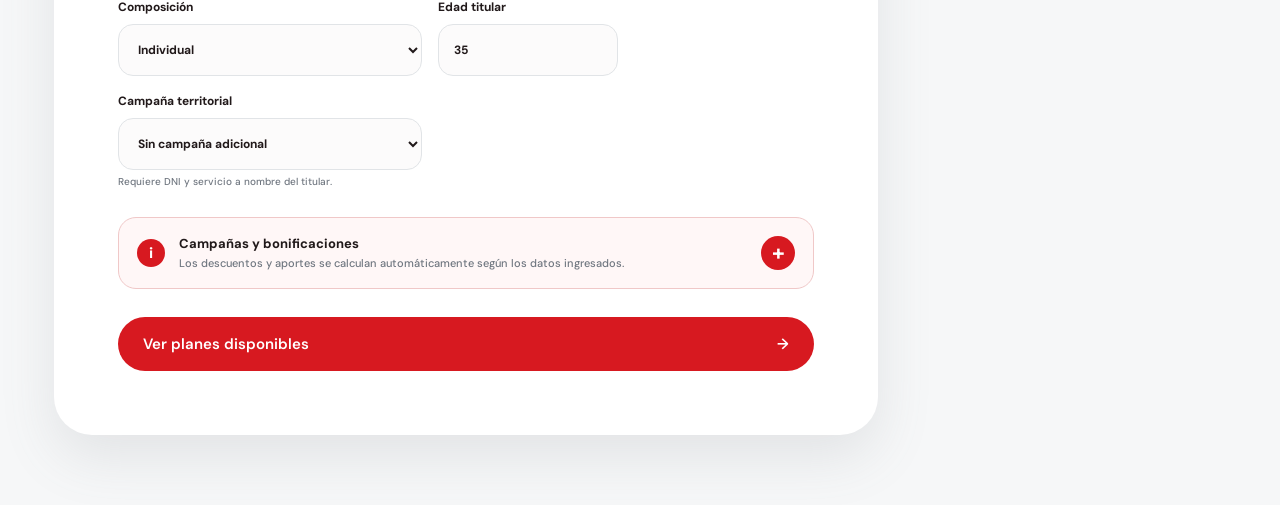
==== commit b913dde9: "Aplicar modalidad Obligatorio y bloque desplegable de campañas" ====
--- a/index.html
+++ b/index.html
@@ -8,6 +8,7 @@
   <link rel="stylesheet" href="css/styles.css">
   <link rel="stylesheet" href="css/final-audit.css">
   <link rel="stylesheet" href="css/quote-reference.css">
+  <link rel="stylesheet" href="css/ui-corrections.css">
 </head>
 <body>
   <header class="site-header">
@@ -33,16 +34,16 @@
         <div class="section-heading"><span>01</span><div><p class="eyebrow">NUEVA PROPUESTA</p><h2>Contanos sobre tu cliente.</h2><p>Primero armamos el caso. Después mostramos los planes disponibles.</p></div></div>
         <form id="quoteForm">
           <div class="field-grid field-grid--3">
-            <label>Nombre y apellido<input id="clientName" required placeholder="Ej. María González"></label>
-            <label>DNI <small class="field-help">Opcional</small><input id="clientDni" inputmode="numeric" placeholder="Sin puntos"></label>
-            <label>Zona<select id="zone"><option>AMBA</option><option>Buenos Aires Interior / Santa Fe</option><option>Córdoba</option><option>Patagonia / Salta</option><option>Resto del país</option><option>Tierra del Fuego</option></select></label>
+            <label><span class="field-label">Nombre y apellido</span><input id="clientName" required placeholder="Ej. María González"></label>
+            <label><span class="field-label">DNI <small class="field-help">Opcional</small></span><input id="clientDni" inputmode="numeric" placeholder="Sin puntos"></label>
+            <label><span class="field-label">Zona</span><select id="zone"><option>AMBA</option><option>Buenos Aires Interior / Santa Fe</option><option>Córdoba</option><option>Patagonia / Salta</option><option>Resto del país</option><option>Tierra del Fuego</option></select></label>
           </div>
           <hr>
           <div class="section-heading section-heading--small"><span>02</span><div><h3>Modalidad</h3><p>Elegí cómo ingresa la persona.</p></div></div>
           <div class="choice-row" id="modalityChoices">
-            <label class="choice active"><input type="radio" name="modality" value="Directo" checked><b>Directo</b><small>15% por 12 meses</small></label>
-            <label class="choice"><input type="radio" name="modality" value="Monotributo"><b>Monotributo</b><small>25% por 12 meses</small></label>
-            <label class="choice"><input type="radio" name="modality" value="Relación de dependencia"><b>Desregulado</b><small>Con aporte de recibo</small></label>
+            <label class="choice active"><input type="radio" name="modality" value="Directo" checked><b>Directo</b><small>Ingreso particular</small></label>
+            <label class="choice"><input type="radio" name="modality" value="Monotributo"><b>Monotributo</b><small>Ingreso por monotributo</small></label>
+            <label class="choice"><input type="radio" name="modality" value="Relación de dependencia"><b>Obligatorio</b><small>Con aporte de recibo de sueldo</small></label>
           </div>
           <div class="field-grid field-grid--3 conditional-row" id="receiptContributionWrap" hidden>
             <label>Aporte del recibo de sueldo<input id="receiptContribution" type="number" min="0" step="0.01" inputmode="decimal" placeholder="Ej. 20000"><small class="field-help">Se aplica el tope vigente de base de aportes.</small></label>
@@ -56,14 +57,30 @@
           </div>
           <div class="field-grid field-grid--3 conditional-row">
             <label id="childrenWrap" hidden>Cantidad de hijos<input id="children" type="number" min="1" step="1" value="1"></label>
-            <label id="specialDiscountWrap">Campaña territorial<select id="specialDiscount"><option value="none">Sin beneficio adicional</option><option value="nordelta_tigre">Nordelta / Tigre / Pilar / Escobar · 25%</option></select><small class="field-help">Requiere DNI y servicio a nombre del titular.</small></label>
+            <label id="specialDiscountWrap">Campaña territorial<select id="specialDiscount"><option value="none">Sin campaña adicional</option><option value="nordelta_tigre">Nordelta / Tigre / Pilar / Escobar</option></select><small class="field-help">Requiere DNI y servicio a nombre del titular.</small></label>
           </div>
           <div id="childrenAgesWrap" class="children-ages-wrap" hidden>
             <p class="children-ages-title">Edad de cada hijo</p>
             <div id="childrenAgeFields" class="children-ages"></div>
             <small>Los hijos pueden incorporarse hasta los 25 años. De 22 a 25 años usan tarifa de hijo adicional.</small>
           </div>
-          <div class="notice"><span>i</span><p><b>Campañas vigentes por 12 meses.</b> En Directo, los adultos reciben 15% y los menores hasta 25 años y 11 meses 50%, incluso cuando ingresan solos como titular. En la campaña Nordelta/Tigre/Pilar/Escobar, los adultos reciben 25% y los menores 50%. Monotributo es la única campaña no combinable: todos los integrantes, incluidos los menores, reciben 25%. Requiere formularios 184 y 152 de ARCA.</p></div>
+
+          <details class="campaign-info">
+            <summary>
+              <span class="campaign-info-icon">i</span>
+              <span class="campaign-info-copy"><b>Campañas y bonificaciones</b><small>Los descuentos y aportes se calculan automáticamente según los datos ingresados.</small></span>
+              <span class="campaign-toggle" aria-hidden="true"></span>
+            </summary>
+            <div class="campaign-info-body">
+              <p><b>Campañas vigentes por 12 meses.</b></p>
+              <p>En modalidad <b>Directo</b>, los adultos reciben un 15% de bonificación y los menores de hasta 25 años y 11 meses un 50%, incluso cuando ingresan solos como titular.</p>
+              <p>En modalidad <b>Obligatorio</b>, los menores de hasta 25 años y 11 meses reciben un 50% de bonificación y, a partir de los 26 años, un 15%. Además, el sistema toma el aporte informado del recibo de sueldo y descuenta automáticamente el aporte computable correspondiente.</p>
+              <p>En la campaña <b>Nordelta / Tigre / Pilar / Escobar</b>, los adultos reciben un 25% y los menores un 50%.</p>
+              <p><b>Monotributo</b> es la única campaña no combinable: todos los integrantes, incluidos los menores, reciben un 25%. Para esta modalidad se requieren los formularios <b>184 y 152 de ARCA</b>.</p>
+              <p><b>Todas las bonificaciones, campañas y aportes se calculan y aplican automáticamente</b> según la modalidad, edad, zona y composición familiar ingresadas.</p>
+            </div>
+          </details>
+
           <button class="button button--red button--wide" type="submit"><span>Ver planes disponibles</span><span>→</span></button>
         </form>
       </div>
--- a/css/ui-corrections.css
+++ b/css/ui-corrections.css
@@ -0,0 +1,4 @@
+.field-label{display:flex;align-items:baseline;gap:6px;min-height:18px}.field-label .field-help{font-weight:500;color:var(--muted)}
+.case-card,.selected-bar{background:linear-gradient(135deg,var(--red-dark),var(--red))!important}.case-card dt,.case-person small,.case-foot,.selected-bar p,.selected-bar small{color:rgba(255,255,255,.78)!important}
+.campaign-info{margin:28px 0;border:1px solid #f0c8c8;border-radius:18px;background:#fff7f7;overflow:hidden}.campaign-info summary{list-style:none;cursor:pointer;display:flex;align-items:center;gap:14px;padding:16px 18px;color:var(--ink)}.campaign-info summary::-webkit-details-marker{display:none}.campaign-info-icon{display:grid;place-items:center;flex:0 0 28px;width:28px;height:28px;border-radius:50%;background:var(--red);color:#fff;font-weight:800}.campaign-info-copy{min-width:0;flex:1}.campaign-info-copy b{display:block;color:var(--ink);font-size:13px}.campaign-info-copy small{display:block;margin-top:2px;color:var(--muted);font-size:11px;font-weight:500}.campaign-toggle{display:grid;place-items:center;flex:0 0 34px;width:34px;height:34px;border-radius:50%;background:var(--red);color:#fff;font-size:22px;font-weight:700;line-height:1}.campaign-toggle:before{content:'+'}.campaign-info[open] .campaign-toggle:before{content:'−'}.campaign-info-body{padding:0 18px 18px 60px;color:var(--muted);font-size:12px;line-height:1.55}.campaign-info-body p{margin:0 0 10px}.campaign-info-body p:last-child{margin-bottom:0}.campaign-info-body b{color:var(--ink)}
+@media(max-width:680px){.campaign-info-body{padding:0 16px 16px}.campaign-info summary{align-items:flex-start}.campaign-info-copy small{line-height:1.35}}
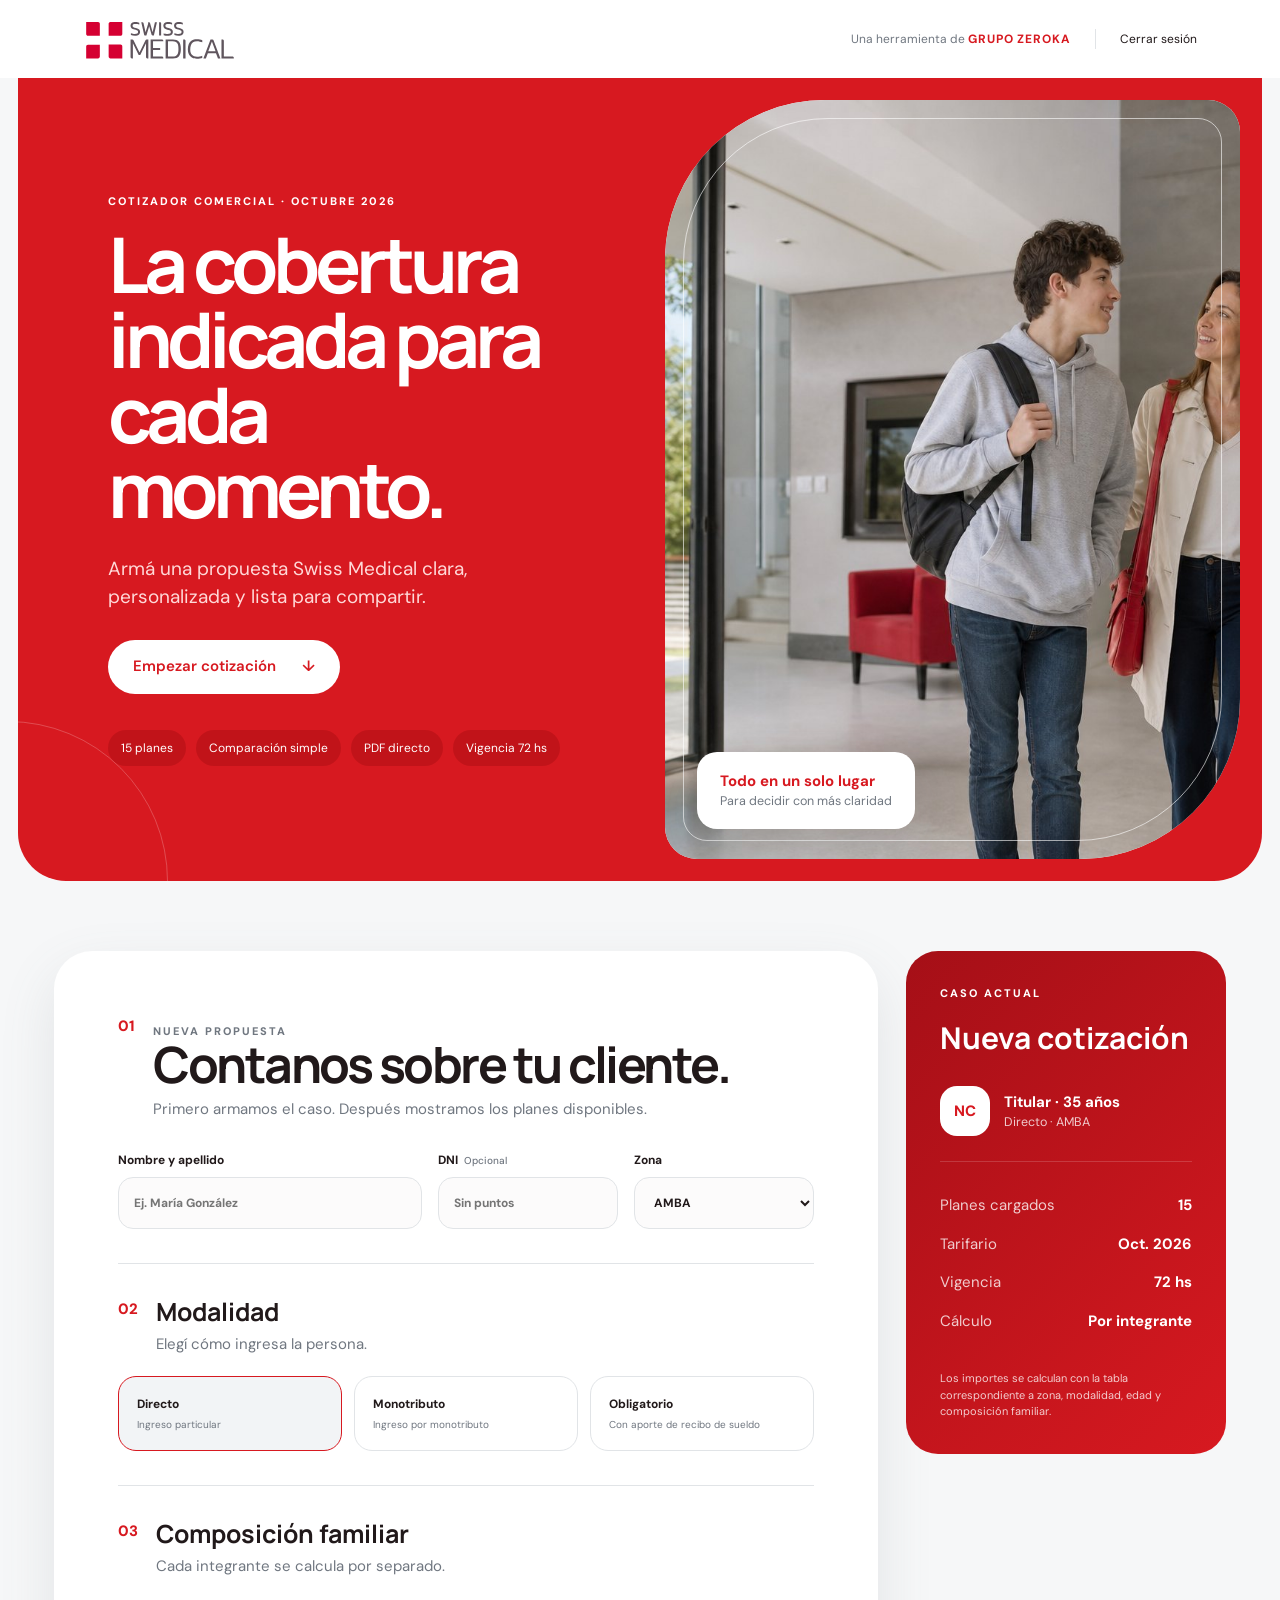
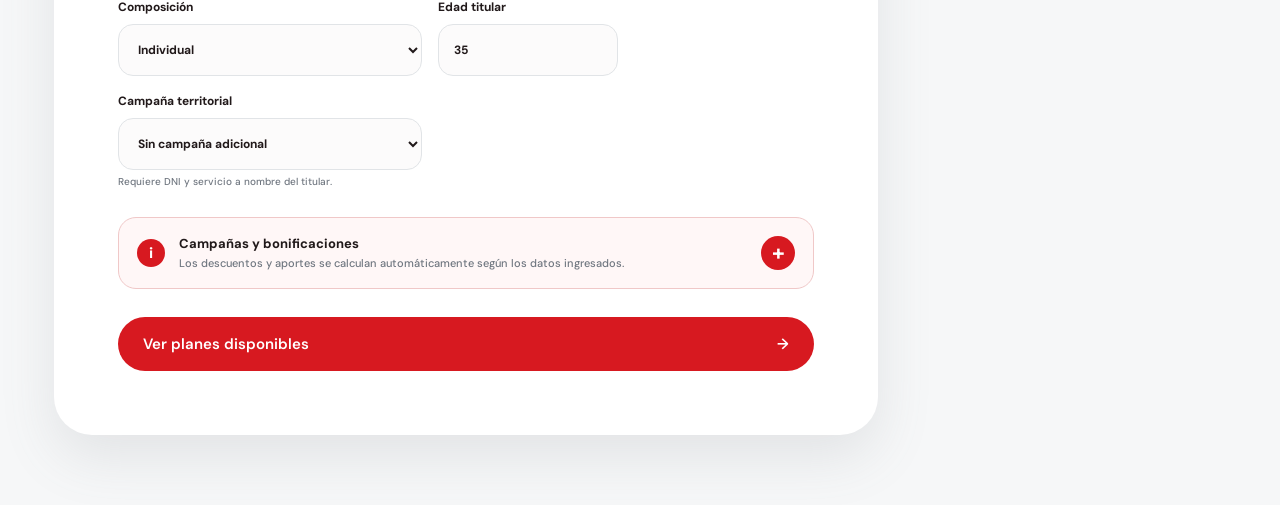
==== commit 2c959a67: "Activa tarifario Swiss Oct26 en el cotizador" ====
--- a/index.html
+++ b/index.html
@@ -19,7 +19,7 @@
   <main>
     <section class="hero" id="inicio">
       <div class="hero-copy">
-        <p class="eyebrow eyebrow--white">COTIZADOR COMERCIAL · SEPTIEMBRE 2026</p>
+        <p class="eyebrow eyebrow--white">COTIZADOR COMERCIAL · OCTUBRE 2026</p>
         <h1>La cobertura indicada para cada momento.</h1>
         <p>Armá una propuesta Swiss Medical clara, personalizada y lista para compartir.</p>
         <button class="button button--white" data-scroll="#cotizador">Empezar cotización <span>↓</span></button>
@@ -46,7 +46,7 @@
             <label class="choice"><input type="radio" name="modality" value="Relación de dependencia"><b>Obligatorio</b><small>Con aporte de recibo de sueldo</small></label>
           </div>
           <div class="field-grid field-grid--3 conditional-row" id="receiptContributionWrap" hidden>
-            <label>Aporte del recibo de sueldo<input id="receiptContribution" type="number" min="0" step="0.01" inputmode="decimal" placeholder="Ej. 20000"><small class="field-help">Se aplica el tope vigente de base de aportes.</small></label>
+            <label>Aporte del recibo de sueldo<input id="receiptContribution" type="number" min="0" step="0.01" inputmode="decimal" placeholder="Ej. 20000"><small class="field-help">El aporte computable se calcula automáticamente a partir del importe informado.</small></label>
           </div>
           <hr>
           <div class="section-heading section-heading--small"><span>03</span><div><h3>Composición familiar</h3><p>Cada integrante se calcula por separado.</p></div></div>
@@ -87,7 +87,7 @@
       <aside class="case-card">
         <p class="eyebrow eyebrow--white">CASO ACTUAL</p><h3 id="caseName">Nueva cotización</h3>
         <div class="case-person"><span id="caseInitials">SM</span><div><b id="caseComposition">Titular · 35 años</b><small id="caseMode">Directo · AMBA</small></div></div>
-        <dl><div><dt>Planes cargados</dt><dd>15</dd></div><div><dt>Tarifario</dt><dd>Sep. 2026</dd></div><div><dt>Vigencia</dt><dd>72 hs</dd></div><div><dt>Cálculo</dt><dd>Por integrante</dd></div></dl>
+        <dl><div><dt>Planes cargados</dt><dd>15</dd></div><div><dt>Tarifario</dt><dd>Oct. 2026</dd></div><div><dt>Vigencia</dt><dd>72 hs</dd></div><div><dt>Cálculo</dt><dd>Por integrante</dd></div></dl>
         <p class="case-foot">Los importes se calculan con la tabla correspondiente a zona, modalidad, edad y composición familiar.</p>
       </aside>
     </section>
@@ -111,13 +111,16 @@
   </dialog>
   <script src="js/data-demo.js"></script>
   <script src="js/tariff-audit-2026-09.js"></script>
+  <script src="js/tariff-sep26-update.js"></script>
+  <script src="js/tariff-oct26-update.js"></script>
   <script src="js/benefits.js"></script>
   <script src="js/quote-engine.js"></script>
   <script src="assets/vendor/html2canvas.min.js"></script>
   <script src="assets/vendor/jspdf.umd.min.js"></script>
   <script src="assets/vendor/pdf-lib.min.js"></script>
   <script src="js/app.js"></script>
+  <script src="js/receipt-contribution-hotfix.js"></script>
   <script src="js/quote-reference.js"></script>
   <script src="js/pdf-from-preview.js"></script>
 </body>
-</html>
+</html>
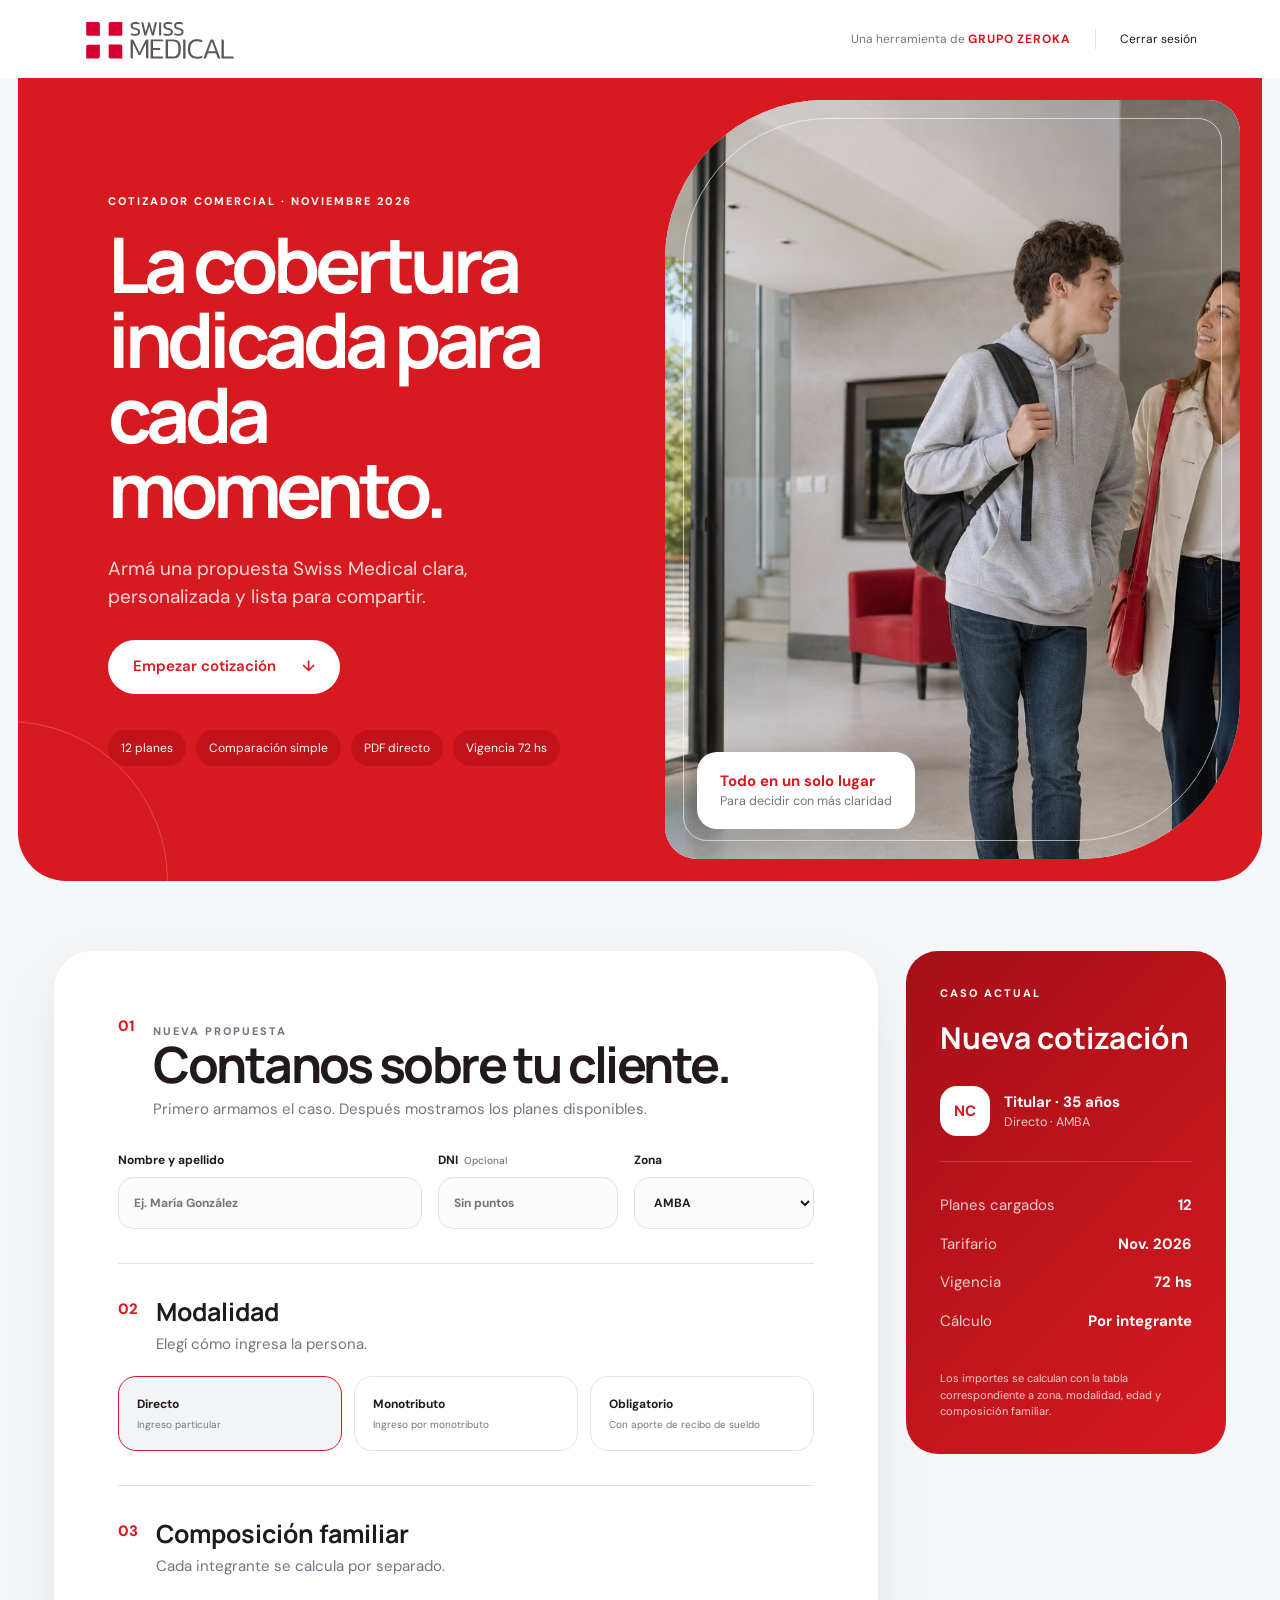
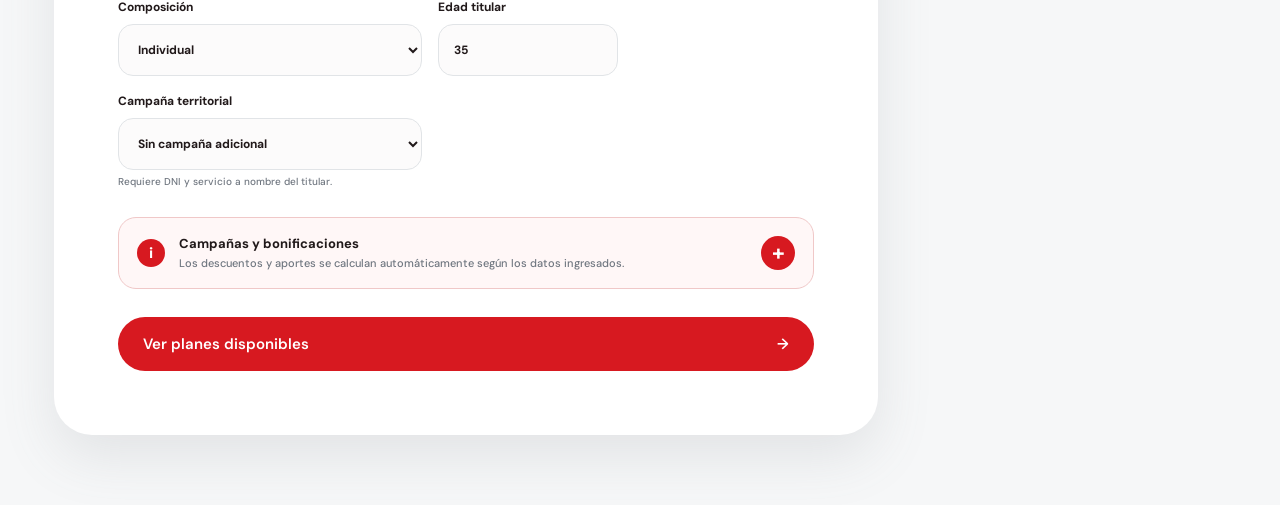
==== commit 0b7c0711: "Actualiza tarifas Swiss Medical a noviembre 2026 y retira planes parciales" ====
--- a/index.html
+++ b/index.html
@@ -19,11 +19,11 @@
   <main>
     <section class="hero" id="inicio">
       <div class="hero-copy">
-        <p class="eyebrow eyebrow--white">COTIZADOR COMERCIAL · OCTUBRE 2026</p>
+        <p class="eyebrow eyebrow--white">COTIZADOR COMERCIAL · NOVIEMBRE 2026</p>
         <h1>La cobertura indicada para cada momento.</h1>
         <p>Armá una propuesta Swiss Medical clara, personalizada y lista para compartir.</p>
         <button class="button button--white" data-scroll="#cotizador">Empezar cotización <span>↓</span></button>
-        <div class="hero-pills"><span>15 planes</span><span>Comparación simple</span><span>PDF directo</span><span>Vigencia 72 hs</span></div>
+        <div class="hero-pills"><span>12 planes</span><span>Comparación simple</span><span>PDF directo</span><span>Vigencia 72 hs</span></div>
       </div>
       <figure class="hero-image"><img src="assets/images/portal-family.jpg" alt="Familia en un hogar luminoso"><figcaption><strong>Todo en un solo lugar</strong><small>Para decidir con más claridad</small></figcaption></figure>
       <div class="hero-orbit" aria-hidden="true"></div>
@@ -87,7 +87,7 @@
       <aside class="case-card">
         <p class="eyebrow eyebrow--white">CASO ACTUAL</p><h3 id="caseName">Nueva cotización</h3>
         <div class="case-person"><span id="caseInitials">SM</span><div><b id="caseComposition">Titular · 35 años</b><small id="caseMode">Directo · AMBA</small></div></div>
-        <dl><div><dt>Planes cargados</dt><dd>15</dd></div><div><dt>Tarifario</dt><dd>Oct. 2026</dd></div><div><dt>Vigencia</dt><dd>72 hs</dd></div><div><dt>Cálculo</dt><dd>Por integrante</dd></div></dl>
+        <dl><div><dt>Planes cargados</dt><dd>12</dd></div><div><dt>Tarifario</dt><dd>Nov. 2026</dd></div><div><dt>Vigencia</dt><dd>72 hs</dd></div><div><dt>Cálculo</dt><dd>Por integrante</dd></div></dl>
         <p class="case-foot">Los importes se calculan con la tabla correspondiente a zona, modalidad, edad y composición familiar.</p>
       </aside>
     </section>
@@ -110,9 +110,7 @@
     <div class="quote-pages" id="quotePages"></div>
   </dialog>
   <script src="js/data-demo.js"></script>
-  <script src="js/tariff-audit-2026-09.js"></script>
-  <script src="js/tariff-sep26-update.js"></script>
-  <script src="js/tariff-oct26-update.js"></script>
+  <script src="js/tariff-nov26-update.js"></script>
   <script src="js/benefits.js"></script>
   <script src="js/quote-engine.js"></script>
   <script src="assets/vendor/html2canvas.min.js"></script>
